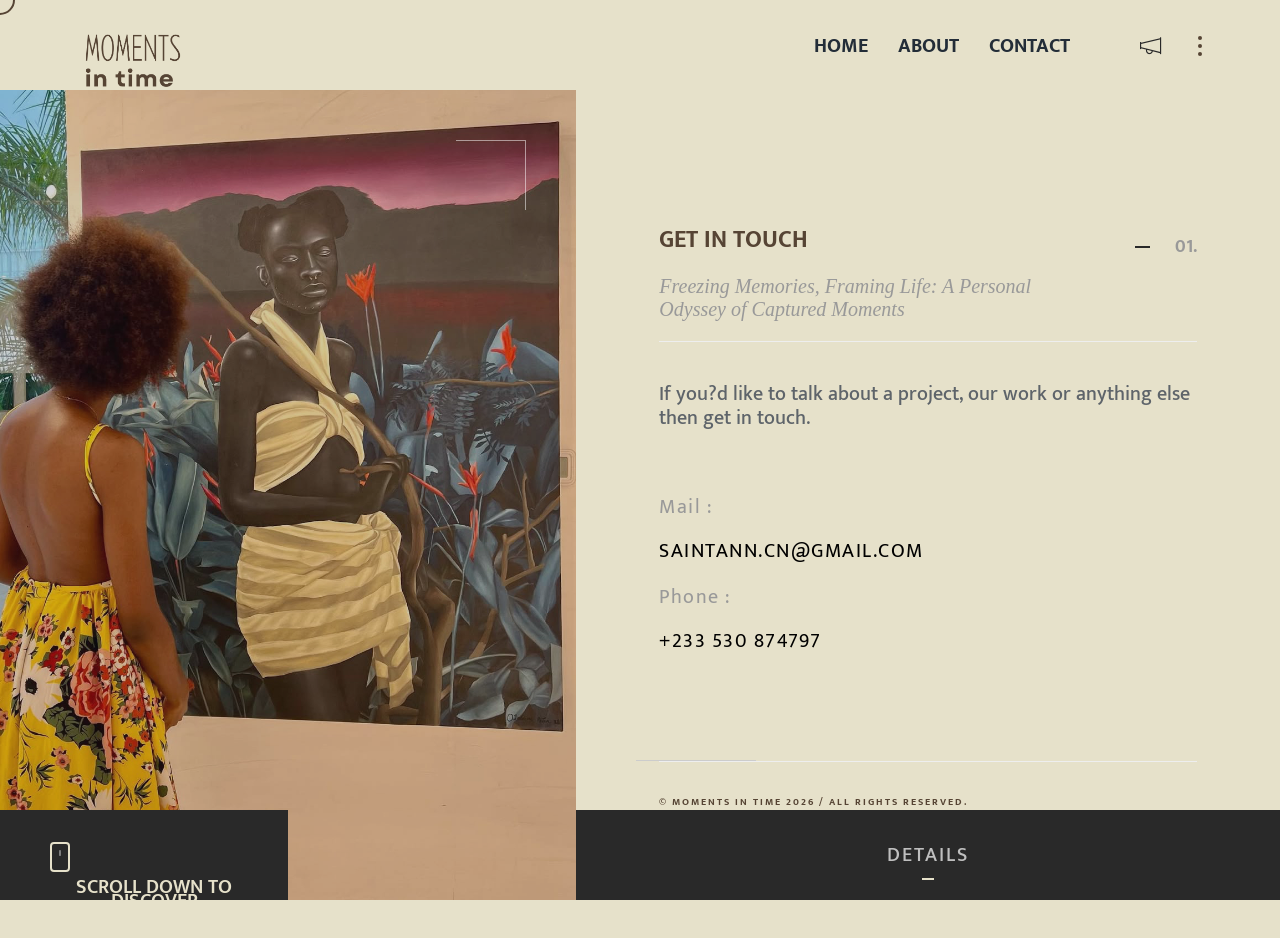
==== contact/index.html @ 9b4e64df "first commit" ====
<!DOCTYPE HTML>
<html lang="en">
    <head>
        <!--=============== basic  ===============-->
        <meta charset="UTF-8">
        <title>Moments In Time - Freezing Memories, Framing Life: A Personal Odyssey of Captured Moments by Ann</title>
        <meta name="viewport" content="width=device-width, initial-scale=1.0, minimum-scale=1.0, maximum-scale=1.0, user-scalable=no">
        <meta name="robots" content="index, follow"/>
        <meta name="keywords" content=""/>
        <meta name="description" content=""/>
        <!--=============== css  ===============-->	
        <link type="text/css" rel="stylesheet" href="../css/reset.css">
        <link type="text/css" rel="stylesheet" href="../css/plugins.css">
        <link type="text/css" rel="stylesheet" href="../css/style.css">
        <!--=============== favicons ===============-->
        <link rel="shortcut icon" href="../images/favicon.ico">
    </head>
    <body>
        <!--loader-->
        <div class="loader-wrap">
            <div class="spinner">
                <div class="double-bounce1"></div>
                <div class="double-bounce2"></div>
            </div>
        </div>
        <!--loader end-->
        <!-- main start  -->
        <div id="main">
            <!-- header start  -->
            <header class="main-header">
                <!-- logo   -->
                <a href="../home/" class="logo-holder"><img src="../images/logo.png" alt=""></a>  
                <!-- logo end  -->		
                <!-- search -->				
                <!-- <div class="search-button"><i class="far fa-search"></i></div> -->
                <!-- <div class="search-input"><input name="se" id="se" type="text" class="search" placeholder="Search.." /></div> -->
                <!-- search end  -->
                <div class="sb-button"></div>
                <div class="share-btn showshare"><i class="fal fa-megaphone"></i><span>Share</span></div>
                <!-- mobile nav -->
                <div class="nav-button-wrap">
                    <div class="nav-button"><span></span><span></span><span></span></div>
                </div>
                <!-- mobile nav end-->				
                <!--  navigation -->
                <div class="nav-holder main-menu">
                    <nav>
                        <ul>
                          
                            <li>
                                <a href="../home/">home</a>
                            </li>
                            <li>
                                <a href="../about/">About</a>
                            </li>
                            <li>
                                <a href="../contact/">Contact</a>
                            </li>
                        </ul>
                    </nav>
                </div>
                <!-- navigation  end -->               
            </header>
            <!-- header end -->
            <!-- wrapper  -->
            <div id="wrapper">
                <!-- content -->
                <div class="content">
                    <!-- column-image  -->
                    <div class="column-image">
                        <div class="bg"  data-bg="../images/bg/2.jpg"></div>
                        <div class="overlay"></div>
                        <div class="column-title">
                            <!-- <h2>Contact Info</h2>
                            <h3>+233 530 874797</h3>
                            <h3>saintann.cn@gmail.com</h3> -->
                        </div>
                        <div class="column-notifer">
                            <div class="scroll-down-wrap transparent_sdw">
                                <div class="mousey">
                                    <div class="scroller"></div>
                                </div>
                                <span>Scroll down  to Discover</span>
                            </div>
                        </div>
                        <div class="fixed-column-dec"></div>
                    </div>
                    <!-- column-image end  -->
                    <!-- column-wrapper -->
                    <div class="column-wrapper ">
						<!--scroll-nav-wrap -->
                        <div class="scroll-nav-wrap">
                            <nav class="scroll-nav scroll-init">
                                <ul>
                                    <li><a class="act-scrlink" href="#sec1">Details</a></li>
                                    <!-- <li><a href="#sec2">Location</a></li>
                                    <li><a href="#sec3">Say Hello</a></li> -->
                                </ul>
                            </nav>
                        </div>
						<!--scroll-nav-wrap end-->
                        <!--section  -->
                        <section id="sec1">
                            <div class="container small-container">
                                <div class="section-title fl-wrap">
                                    <h3>GET IN TOUCH</h3>
                                    <h4>Freezing Memories, Framing Life: A Personal Odyssey of Captured Moments</h4>
                                    <div class="section-number">01.</div>
                                </div>
                                <div class="column-wrapper_item fl-wrap">
                                    <div class="column-wrapper_text fl-wrap">
                                        <p>If you?d like to talk about a project, our work or anything else then get in touch.</p>
                                        <div class="contact-details fl-wrap">
                                            <ul>
                                                <li><span>Mail :</span><a href="#" target="_blank">saintann.cn@gmail.com</a></li>
                                                <!-- <li><span>Adress :</span><a href="#" target="_blank">USA 27TH Brooklyn NY</a></li> -->
                                                <li><span>Phone :</span><a href="#">+233 530 874797</a></li>
                                            </ul>
                                        </div>
                                        <!-- <a href="#sec3" class="custom-scroll-link btn fl-btn">Say Hello</a> -->
                                    </div>
                                </div>
                            </div>
                        </section>
                        <!--section end  -->
                        <div class="sec-dec"></div>
                        
                        <div class="sec-dec"></div>
                       
                        <!--footer -->
                        <footer class="min-footer fl-wrap content-animvisible">
                            <div class="container small-container">
                                <div class="footer-inner fl-wrap">
                                    <!-- policy-box-->
                                    <div class="policy-box">
                                        <span>&#169;  Moments In Time 2026 /  All rights reserved. </span>
                                    </div>
                                    <!-- policy-box end-->
                                    <!-- <a href="#" class="to-top-btn to-top">Back to top <i class="fal fa-long-arrow-up"></i></a> -->
                                </div>
                            </div>
                        </footer>
                        <!--footer end  -->
                    </div>
                    <!-- column-wrapper -->
                </div>
                <!--content end-->
                <!--share-wrapper-->
                <div class="share-wrapper">
                    <div class="share-container fl-wrap  isShare"></div>
                </div>
                <!--share-wrapper end-->
            </div>
            <!-- wrapper end -->
            <!-- sidebar -->
            <!-- <div class="sb-overlay"></div> -->
            <!-- <div class="hiiden-sidebar-wrap outsb"> -->
                <!-- sb-widget-wrap-->
                <!-- <div class="sb-widget-wrap fl-wrap">
                    <h3>SUBSCRIBE TO OUR NEWSLETTER</h3>
                    <div class="sb-widget  fl-wrap">
                        <p>Lorem ipsum dosectetur adipisicing elit, sed do.Lorem ipsum dolor sit amet,  </p>
                        <div class="subcribe-form fl-wrap">
                            <form id="subscribe">
                                <input class="enteremail" name="email" id="subscribe-email" placeholder="Your Email" spellcheck="false" type="text">
                                <button type="submit" id="subscribe-button" class="subscribe-button">Submit</button>
                                <label for="subscribe-email" class="subscribe-message"></label>
                            </form>
                        </div>
                    </div>
                </div> -->
                <!-- sb-widget-wrap end-->
                <!-- sb-widget-wrap-->
                <!-- <div class="sb-widget-wrap fl-wrap">
                    <h3>We're Are Social</h3>
                    <div class="sb-widget    fl-wrap">
                        <div class="sidebar-social fl-wrap">
                            <ul>
                                <li><a href="#" target="_blank"><i class="fab fa-facebook-f"></i></a></li>
                                <li><a href="#" target="_blank"><i class="fab fa-instagram"></i></a></li>
                                <li><a href="#" target="_blank"><i class="fab fa-twitter"></i></a></li>
                                <li><a href="#" target="_blank"><i class="fab fa-vk"></i></a></li>
                            </ul>
                        </div>
                    </div>
                </div> -->
                <!-- sb-widget-wrap end-->
            <!-- </div> -->
            <!-- sidebar end -->
            <!-- cursor-->
            <div class="element">
                <div class="element-item"></div>
            </div>
            <!-- cursor end-->
        </div>
        <!-- Main end -->
        <!--=============== scripts  ===============-->
        <script type="text/javascript" src="http://maps.google.com/maps/api/js?key=AIzaSyDwJSRi0zFjDemECmFl9JtRj1FY7TiTRRo"></script>
        <script type="text/javascript" src="../js/jquery.min.js"></script>
        <script type="text/javascript" src="../js/plugins.js"></script>
        <script type="text/javascript" src="../js/scripts.js"></script>
        <script type="text/javascript" src="../js/map.js"></script>
    </body>
</html>
---- css/style.css ----
@charset "utf-8";

/*======================================
 [ -Main Stylesheet-
  Theme: Kotlis Photography - Creative  Responsive Photography  Template
  Version: 1.0
  Last change: 01/02/2019 ]
/*-------------Fonts---------------------------------------*/
@import url('https://fonts.googleapis.com/css?family=Playfair+Display|Ek+Mukta:200,300,400,500,600,700,800&subset=devanagari,latin-ext');
/*-------------General Style---------------------------------------*/

html {
	overflow-x: hidden !important;
	overflow-y: scroll !important;
	height: 100%;
}
body {
	margin: 0;
	padding: 0;
	font-weight: 400;
	font-size: 20px;
	height: 100%;
	text-align: center;
	background:#e6e1ca;
	color: #564434;
	font-family: 'Ek Mukta', sans-serif;
}
@-o-viewport {
	width: device-width;
}
@-ms-viewport {
	width: device-width;
}
@viewport {
	width: device-width;
}
/* ---------Page preload--------------------------------------*/

.loader-wrap {
	position:fixed;
	top:0;
	left:0;
	width:100%;
	bottom:0;
	overflow:hidden;
	z-index:100;
    background: #e6e1ca;
	 -webkit-transform: translate3d(0,0,0);
}
 
.spinner {
  width: 40px;
  height: 40px;
  position: absolute;
  margin: auto auto;
  left: 0;
  top: 0;
  right: 0;
  bottom: 0;
}
.double-bounce1,
.double-bounce2 {
  width: 100%;
  height: 100%;
  -webkit-border-radius: 20px;
  -moz-border-radius: 20px;
  border-radius: 20px;
  background: rgba(0, 0, 0, 0.66);
  opacity: 0.4;
  position: absolute;
  top: 0;
  left: 0;
  -webkit-animation: bounce 2s infinite ease-in-out;
  animation: bounce 2s infinite ease-in-out;
}
.double-bounce2 {
  -webkit-animation-delay: -1s;
  animation-delay: -1s;
}

@-webkit-keyframes bounce {
  0%, 100% {
    -webkit-transform: scale(0);
  }
  50% {
    -webkit-transform: scale(1);
  }
}

@keyframes bounce {
  0%, 100% {
    transform: scale(0);
    -webkit-transform: scale(0);
  }
  50% {
    transform: scale(1);
    -webkit-transform: scale(1);
  }
} 
/*--------------Typography--------------------------------------*/
p {
	font-size: 20px;
	line-height: 24px;
	padding-bottom: 10px;
	font-weight: 500;
	color: #5e646a;
	text-align:left;
}
blockquote {
	float: left;
	padding: 10px 20px;
	margin: 0 0 20px;
	font-size: 17.5px;
	border-left: 15px solid #eee;
	position: relative;
}
blockquote:before {
	font-family: Font Awesome\ 5 Pro;
	content: "\f10e";
	position: absolute;
	color: #ccc;
	bottom: 3px;
	font-size: 43px;
	right: 6px;
	opacity: 0.4
}
blockquote p {
	font-family: Georgia, "Times New Roman", Times, serif;
	font-style: italic;
	color: #666;
}
.bold-title {
	margin: 15px 0;
	font-size: 24px;
	text-align: left;
	font-weight: 600;
}
/*--------------General--------------------------------------*/
#main {
	height: 100%;
	width: 100%;
	position: absolute;
	top: 0;
	left: 0;
	z-index: 2;
	opacity:0;
}
.fl-wrap {
	float: left;
	width: 100%;
	position: relative;
}
.content {
	float: left;
	width: 100%;
	position: relative;
	z-index: 5;
}
.container {
	max-width: 1224px;
	width: 92%;
	margin: 0 auto;
	position: relative;
	z-index: 5;
}
.full-height {
	height: 100%;
}
#wrapper {
	width: 100%;
    position: relative;
    float: left;
    padding-top: 90px;
    left: 0;
    z-index: 5;
    height: 100%;
    -webkit-transition: all 300ms linear;
    transition: all 300ms linear;
}
#wrapper.fullsceen-wrap {
    padding-bottom: 80px;
}
.content-holder {
	position:absolute;
	top:0;
	left:0;
	width:100%;
	height:100%;
}
.respimg {
	width: 100%;
	height: auto;
}
.hidden-item {
	overflow:hidden;
}
.bg {
	position: absolute;
	top: 0;
	left: 0;
	width: 100%;
	height: 100%;
	z-index: 1;
	background-size: cover;
	background-attachment: scroll;
	background-position: center;
	background-repeat: repeat;
	background-origin: content-box;
}
.overlay {
	position: absolute;
	top: 0;
	left: 0;
	width: 100%;
	height: 100%;
    background: rgba(45,45,50,0.21);
	z-index: 3;
}
.dark-bg {
	background:#2A2A2E;
}
/* ------header------------------------------------------------------------ */
.main-header {
	position:fixed;
	top:0;
	left:0;
	width:100%;
	height:90px;
	background:#e6e1ca;
	z-index:10;
	padding:0 60px 0 200px;
	 -webkit-transform: translate3d(0,0,0);
}
.logo-holder {
	position: absolute;
	left:80px;
	top:30px;
	z-index:11;
}
.logo-holder img {
	height:60px;
	width:auto;
}
.search-button {
	float:left;
	position:relative;
	top:34px;
	font-size:20px;
	font-weight:800;
	display:none;
}
.search-input {
	float:left;
	position:relative;
	top:24px;
	padding-left:30px;
	margin-left:120px
}
.search-input:before {
	font-family: Font Awesome\ 5 Pro;
	content: "\f002";
	position:absolute;
	font-size:16px;
	left:0;
	top:8px;
}
.search-input input {
	float: left;
	border: none;
	background: #e6e1ca;
	width: 100%;
	padding: 10px 15px;
	color: #564434;
	font-family: 'Ek Mukta', sans-serif;
	text-transform:uppercase;
	letter-spacing:2px;
	font-size: 10px;
	-webkit-appearance: none;
	border-bottom:1px solid #ccc;
}
.search-input input:focus  {
	border-bottom:1px solid #564434;
}
.search-input input::-webkit-input-placeholder  {
	color: #564434;
	font-weight: 600;
	font-size: 10px;
	position: relative;
	font-family: 'Ek Mukta', sans-serif;
	text-transform:uppercase;
	letter-spacing:2px;
}
.sb-button , .share-btn {
	float:right;
	width:40px;
	height:40px;
	position:relative;
	top:34px;
	cursor:pointer;
}
.share-btn {
	line-height:40px;
	margin-right:10px;
	font-size:19px;
	top:28px;
	color:#292929;
	font-weight:800;
}
.share-btn span {
	position:absolute;
	width:100px;
	text-align:center;
	bottom:-35px;
	left:0;
	margin-left:-29px;
	font-size:20px;
	color:#666;
 	font-weight:100;
    font-family: 'Playfair+Display', serif;
    font-style: italic;
	opacity:0;
	visibility:hidden;
	transition: all .2s ease-in-out;
}
.share-btn:hover span {
	visibility:visible;
	opacity:1;
	bottom:-25px;
}
.sb-button_point {
	height:8px;
}
.sb-button_point:before {
	content:'';
	position:absolute;
	left:50%;
	top:50%;
	width:4px;
	height:4px;
	background:#564434;
	margin:-2px 0 0 -2px;
	border-radius:100%;
	transition: all .2s ease-in-out;
}
.sb-button:hover .sb-button_point:nth-child(2):before {
	margin-left:6px;
}
.overauto {
	overflow:auto;
}
.sb-overlay{
	position:fixed;
	top:0;
	bottom:0;
	left:0;
	width:100%;
	display:none;
	z-index:8;
	background:#292929;
	opacity:0.6;
}
.load-anim-cnt {
	transform: translateY(50px);
	opacity:0;
}
/* ------Navigation------------------------------------------------------------ */
.share-wrapper {
	position:fixed;
	right:-300px;
	z-index:8;
	top:90px;
	background:#292929;
	width:300px;
	overflow:hidden;
	-webkit-transform: translate3d(0,0,0);
}
.share-title {
	margin-bottom:20px;
	text-align:left;
	font-size:24px;
	font-weight:700;
	color:#999;
	font-family: Georgia, "Times New Roman", Times, serif;
}
.share-container {
	padding:70px 50px 50px 70px;
}
.share-container a {
	float:left;
	width:100%;
	text-align:left;
	margin-bottom:20px;
	color: #e6e1ca;
	font-weight: 600;
	font-size: 20px;
	position: relative;
	text-transform:uppercase;
	letter-spacing:2px;
	opacity:0;
}
.share-container a:hover {
	text-decoration:underline;
}
.share-btn.uncl-share i:before {
	content: "\f00d";
}
/* ------Navigation------------------------------------------------------------ */
.nav-holder {
	float:right;
	position:relative;
	opacity:1;
	left:0;
	visibility:visible;
	z-index:20;
	top:24px;
	margin-right:40px;
}
.nav-holder nav {
	position:relative;
	float: right;
}
.nav-holder nav li{
	float:left;
	position:relative;
	margin-right:10px;
	height:70px;
}
.nav-holder nav li ul {
	margin: 30px 0 0 0;
	opacity: 0;
	visibility: hidden;
	position: absolute;
	min-width:190px;
	top: 66px;
	left: 0;
	z-index: 1;
	padding:10px 0;
	background: rgba(0,0,0,0.71);
	transition: all .2s ease-in-out;
}
.nav-holder nav li:hover > ul {
	opacity: 1;
	visibility: visible;
	margin: 0;
}
.nav-holder nav li ul li ul {
	top: -10px  ;
	left: 100%;
	margin-left:25px;
	margin-top:0;
	max-width:150px;
}
.nav-holder nav li ul li:hover  > ul  {
	opacity: 1;
	visibility: visible;
	margin-right:0px;
}
.nav-holder nav li ul li {
	width:100%;
	float:left;
	height:auto;
	position:relative;
}
.nav-holder nav li a {
	float: left;
	padding: 10px;
    font-size: 20px;
    text-transform: uppercase;
    font-weight: bold;
    line-height: 25px;
    color: #232D38;
	-webkit-transition: all 100ms linear;
    transition: all 100ms linear;
}
.nav-holder nav li a.act-link   , .nav-holder nav li a:hover{
    color: #999;
}
.nav-holder nav li ul a {
	color:#e6e1ca;
	float:left;
	width:100%;
	font-size:20px;
	text-align:left;
	padding:2px 15px;
	letter-spacing:0px;
}
.nav-holder nav li a:before {
	content:'';
	position:absolute;
	top:-24px;
	left:0;
	width:0;
	background:#292929;
	height:3px;
}
.nav-holder nav li a.act-link:before {
	width:100%;
}
.nav-button-wrap {
	display:none;
}
/* ------Sliders------------------------------------------------------------ */ 
.bottom-panel {
	position: absolute;
	left:0;
	bottom:0;
	z-index:11;
	height:90px;
	width:100%;
	background:#e6e1ca;
	padding-left:80px;
	 -webkit-transform: translate3d(0,0,0);
}
.bottom-panel.fs-slider-panel {
	padding-left:30px;
}
.bottom-panel-column {
	float:left;
	position:relative;
}
.bottom-panel-column.bottom-panel-column_left {
	width:30%;
}
.bottom-panel-column.bottom-panel-column_left.fix-size {
	width:500px;
}
.bottom-panel-column.bottom-panel-column_right {
	width:70%;
	height:70px;
}
.bottom-panel-column.bottom-panel-column_right.no-scb {
	padding-right:70px;
}
.bottom-panel-column.bottom-panel-column_right.fix-size  {
	width:calc(100% - 500px)
}
.single-carousel-control {
	z-index:100;
}
.single-carousel-control .scroll-down-wrap {
    top: 16px;
    z-index: 100;
}
.single-carousel-control .fw-carousel-counter {
	float: right;
	position:relative;
	width:auto;
	top:26px;
	bottom:inherit;
	padding:10px 15px;
 	background:#f1f1f1;
}
.single-carousel-control .fw-carousel-counter.no-scb {
	position:absolute;
	left:50%;
	margin-left:-40px;
	padding:10px 10px 0;
	background:#292929;
	height:38px;
	top:30px;
}
.single-carousel-control .fw-carousel-counter:before {
    content: '';
    position: absolute;
    top: 20px;
    width: 8px;
    height: 1px;
    left: 50%;
	margin-left:-4px;
    background: #999;
    -webkit-transform: rotate(-45deg);
    transform: rotate(-45deg);
}
.single-carousel-control .fw-carousel-counter:after {
	content:'';
	position:absolute;
	left:-60px;
	top:50%;
	height:30px;
	width:1px;
	background:#ccc;
	margin-top:-15px;
}
 .single-carousel-control .fw-carousel-counter.no-scb:after {
	display:none;
}
.single-carousel-control .fw-carousel-counter.no-scb:before {
	margin-top:-2px;
}
.single-carousel-control .fw-carousel-counter span {
	float:left;
	width:30px;
	position:relative;
	font-size:12px;
	color:#666;
	font-weight:700;
}
.single-carousel-control .fw-carousel-counter.no-scb span {
	color:#e6e1ca;
	font-weight:500;
	font-size:10px;
}
.single-carousel_arrow {
	position:absolute;
	top:50%;
	width:40px;
	height:40px;
	line-height:40px;
	background:rgba(0,0,0,0.71);
	border-radius:100%;
	z-index:100;
	margin-top:-20px;
	color:#e6e1ca;
	cursor:pointer;
}
.single-carousel_arrow.fw-carousel-button-prev {
	left:40px;
}
.single-carousel_arrow.fw-carousel-button-next {
	right:40px;
}
.single-carousel-control_list {
	float:left;
	position:relative;
	padding-right:60px;
	top:24px;
}
.single-carousel-control_list li {
	float:left;
	font-size: 10px;
	background:#292929;
	padding:15px 0;
	width:140px;
    text-transform: uppercase;
    font-weight: bold;
	color: #e6e1ca;
	cursor:pointer;
	position:relative;
}
.single-carousel-control_list.no-scb {
	top:19px;
}
.single-carousel-control_list.no-scb li{
	padding:10px 0;
	background:#e6e1ca;
	margin-right:30px;
    font-weight: 600;
    text-transform: uppercase;
    font-size: 10px;
    color: #564434;
}
.single-carousel-control_list li:hover {
	background:#564434;
}
.single-carousel-control_list.no-scb li:hover {
	background:none;
}
.decl:before {
	content: '';
    position: absolute;
    top: 16px;
    width: 1px;
    height: 16px;
    left: 0;
    background: #999;
}
.single-carousel-control_list.no-scb li.decl:before {
	left:-20px;
}
.slider-counter_wrap {
	position: absolute;
	left:0;
	bottom:90px;
	top:0;
	z-index:10;
	width:80px;
	background:#e6e1ca;
	 -webkit-transform: translate3d(0,0,0);
}
.slider-counter_wrap  .fw-carousel-counter , .slider-counter_wrap .swiper-counter , .slider-counter_wrap .count-folio{
	position:absolute;
	width:80px;
	left:0;
	top:50%;
	overflow:hidden;
	margin-top:-80px;
	height:180px;
	background:#292929;
	padding-top:70px;
}
.slider-counter_wrap  .fw-carousel-counter span , .slider-counter_wrap .swiper-counter div   {
	float:left;
	width:100%;
	height:30px;
	font-weight:600;
	position:relative;
	left:-10px;
	color:#e6e1ca;
	font-size:12px;
}
.slider-counter_wrap  .fw-carousel-counter span.j2total:before  , .slider-counter_wrap .swiper-counter div#total:before {
	content:'';
	position:absolute;
	top:-5px;
	width:20px;
	height:1px;
	left:50%;
	margin-left:-20px;
	background:#e6e1ca;
	opacity:0.4;
	-webkit-transform: rotate(-45deg);
	transform: rotate(-45deg);
}
.slider-counter_wrap  .fw-carousel-counter span.j2total , .slider-counter_wrap .swiper-counter div#total {
	left:10px;
}
.scroll-down-wrap {
	float: left;
	height: 100%;
	position: relative;
	top:32px;
	z-index:100
}
.scroll-down-wrap span {
	float: left;
	margin-left: 20px;
	position: relative;
	top: 8px;
	font-weight: 600;
	text-transform: uppercase;
	font-size: 20px;
	color: #564434;
}
.scroll-down-wrap span:before {
	content:'';
	position:absolute;
	left:0;
	right:70%;
	bottom:-5px;
	height:2px;
	background:#292929;
}
.scroll-down-wrap.transparent_sdw span {
	color:#e6e1ca;
}
.scroll-down-wrap.transparent_sdw span:before {
	background:#e6e1ca;
}
.mousey {
	float: left;
	width: 20px;
	height: 30px;
	border-radius: 4px;
	padding: 0 6px;
	border: 2px solid #292929;
	box-sizing: border-box;
}
.scroll-down-wrap.transparent_sdw .mousey {
	border-color:#e6e1ca;
}
.scroller {
	position: relative;
	left: 50%;
	top: 6px;
	margin-left: -1px;
	width: 2px;
	height: 6px;
	background:#292929;
	border-radius: 25%;
	animation-name: scroll;
	animation-duration: 2.2s;
	animation-timing-function: cubic-bezier(.15, .41, .69, .94);
	animation-iteration-count: infinite;
}
.scroll-down-wrap.transparent_sdw .scroller {
	background:rgba(255,255,255, 0.4);
}
@keyframes scroll {
	0% {
		opacity: 0;
	}
	10% {
		transform: translateY(0);
		opacity: 1;
	}
	100% {
		transform: translateY(10px);
		opacity: 0;
	}
}
.scroller2 {
	top:50%;
	margin-top:-3px;
	animation-name: scroll2;
	animation-duration: 2.2s;
	animation-timing-function: cubic-bezier(.15, .41, .69, .94);
	animation-iteration-count: infinite;
}
@keyframes scroll2 {
	0% {
		opacity: 0;
	}
	10% {
		opacity: 1;
	}
	100% {
		opacity: 0;
	}
}

.thumb-info {
	position:absolute;
	bottom:0;
	left:0;
	right:0;
	padding:20px 30px;
	z-index:12;
}
.dark-gradient  , .thumb-info{
	background: -webkit-gradient(linear, left top, left bottom, color-stop(0%,rgba(0,0,0,0)), color-stop(100%,rgba(0,0,0,0.75)));
    background: -webkit-linear-gradient(top, rgba(0,0,0,0) 0%,rgba(0,0,0,0.75) 100%);
    background: -o-linear-gradient(top, rgba(0,0,0,0) 0%,rgba(0,0,0,0.75) 100%);
    background: -ms-linear-gradient(top, rgba(0,0,0,0) 0%,rgba(0,0,0,0.75) 100%);
    background: linear-gradient(to bottom, rgba(0,0,0,0) 0%,rgba(0,0,0,0.75) 100%);
}
.thumb-info h3{
	text-align:center;
	color:#e6e1ca;
	font-size:25px;
	font-weight:600;
}
.thumb-info h3 a{
	 color:#e6e1ca;
	  -webkit-transition: all 200ms linear;
    transition: all 200ms linear;
}
.thumb-info h3 a:hover  {
	color:rgba(255,255,255,0.61);
}
.thumb-info p {
	color:#e6e1ca;
	opacity:0.6;
	font-style:italic;
}
.vis-thumb-info .thumb-info {
	float:left;
	position:relative;
	margin-top:15px;
	background:none;
	padding:0;
	left:0;
	right:0;
	opacity:1 !important ;
	visibility: visible!important ;
	bottom:0 !important ;
}
.vis-thumb-info .thumb-info h3  , .vis-thumb-info .thumb-info h3 a{
	color:#564434;
}
.vis-thumb-info .thumb-info h3 a:hover {
	color:#999;
}
.vis-thumb-info .thumb-info h3{
	float: center;
    text-align: center;
    font-size: 16px;
    font-weight: 700;
}
.vis-thumb-info .thumb-info p{
	float: left;
    width: 100%;
    color: #847E80;
    text-align: left;
    font-weight: 700;
    font-size: 12px;
    font-family: 'Playfair+Display', serif;
    font-style: italic;
	opacity:1;
}
.fsc-holder {
    width: 100%;
    height: 100%;
    position: absolute;
	top:0;
	left:0;
	padding:0 0 90px 80px;
    z-index: 1;
	overflow:hidden;
}
.fsc-holder.fsc-holder2 {
	padding:0 0 90px 0;
}
.swiper-container {width:100%;height:100%;margin:0 auto;}  .slider-wrap .swiper-slide ,   .fs-gallery-wrap .swiper-slide , .portfolio-wrap .swiper-slide{   position:relative; width: auto; }
.slider-wrap  , .portfolio-wrap  , .hero-slider-img .swiper-slide {
	float:left;
	width:100%;
	height:100%;
	position:relative;
}
.slider-wrap.homecarousel  {
	height:100%;
}
.slider-wrap.homecarousel .swiper-slide{
	padding:0 0 0 0;
}
.slider-wrap.homecarousel.hompad  .swiper-container , .portfolio-wrap.hompad .swiper-container{
	padding-right:20px;
}
.slider-wrap .swiper-slide img , .fw-carousel  .swiper-slide img   {
	width: auto!important;
	height:100% !important;
	position:relative;
	z-index:1;
}
.slider-wrap .swiper-slide   , .fw-carousel  .swiper-slide    {
 	width: auto!important;
	height:100% !important;
	display:inherit !important;
}
.half-scrollbar {
	position:absolute;
	left:100px;
	right:80px;
	top:44px;
	height:2px;
}
.hs_init {
	position:absolute;
	left:0;
	right:0;
	height:6px;
	top:50%;
}
.hs_init:before {
	content:'';
	position:absolute;
	left:0;
	right:0;
	height:6px;
	background:#e2e2e2;
	top:0;
}
.hs_init .swiper-scrollbar-drag {
    background:#292929;
    border-radius:0;
 
}
.fs-controls_wrap {
	float:right;
	position:relative;
	top:28px;
}
.fw_cb {
	float:left;
	width:36px;
	height:36px;
	line-height:36px;
	margin-right:20px;
	font-size:12px;
	color:#e6e1ca;
	background:#292929;
	cursor:pointer;
	border-radius:100%;
}
.thumbnail-container {
	position: absolute;
	left:0;
	right:100%;
	top:0;
	bottom:70px;
	background:#e6e1ca;
	z-index:220;
	overflow: hidden;
}
.thumbnail-container.visthumbnails {
	overflow:auto;
}
.thumb-img {
	float:left;
	cursor:pointer;
	margin:10px;
	position:relative;
	-webkit-transition: all 200ms ease-in-out;
	transition: all 200ms ease-in-out;
}
.thumb-img:hover  {
	opacity:0.4;
}
.thumbnail-wrap {
	padding:110px 70px;
}
.thumb-img:before {
	content:'';
	position:absolute;
	left:0;
	right:0;
	height:100%;
	opacity:1;
	z-index:2;
	background:#e6e1ca;
	-webkit-transition: all 400ms ease-in-out;
	transition: all 400ms ease-in-out;
}
.thumb-img.visthumbnails:before{
	opacity:0;
}
.thumb-img img {
	width: auto;
	height:150px;
}
.swiper-link-wrap  {
	padding-right:110px;
}
.swiper-link-wrap .thumb-info {
	right:110px;
}
.swiper-link  {
	background:#292929;
	color:#e6e1ca;
	width:80px;
	height:100%;
	position:absolute;
	right:16px;
	top:0;
}
.swiper-link span {
	position:absolute;
	left:-12px;
	top:50%;
	font-size:10px;
	text-transform:uppercase;
	font-weight:500;
	color:rgba(255,255,255,0.71);
	letter-spacing:2px;
	white-space: nowrap;
    -webkit-transform: rotate(-90deg);
    transform: rotate(-90deg);
	z-index:2;
}
.swiper-link:hover span {
	color:#e6e1ca;
}
.swiper-link:before {
	content:'';
	position:absolute;
	left:100%;
	right:0;
	top:0;
	bottom:0;
	z-index:1;
	background:#212121;
	-webkit-transition: all 200ms linear;
	transition: all 200ms linear;
}
.swiper-link:hover:before {
	left:0;
}
.box-media-zoom {
	position: absolute;
	top: 30px;
	right: 30px;
	width: 40px;
	height: 40px;
	line-height: 40px;
 	transform: scale(0);
	color: #e6e1ca;
	font-size:11px;
	background: rgba(0,0,0,0.71);
	border-radius:100%;
	z-index: 5;
	cursor:pointer;
	-webkit-transition: all 200ms linear;
	transition: all 200ms linear;
}
.swiper-link-wrap .box-media-zoom {
	right:130px
}
.gallery-item:hover .fet_pr-carousel-box-media-zoom , .hov_zoom:hover .box-media-zoom  {
	transform: scale(1);
}
.hov_zoom {
	overflow:hidden;
}
.media-container {
	position:absolute;
	left:80px;
	right:0;
	bottom:0;
	top:0;
}
.media-container.media-container_fs {
	left:0;
}
.hlaf-slider-pag {
    position: absolute;
    bottom:190px;
    right: 70px;
    z-index: 120;
}
.hlaf-slider-pag.hlaf-slider-pag_fs {
	bottom:40px;
	right: 40px;
}
.hlaf-slider-pag .swiper-pagination-bullet {
    width:50px;
    height:20px;
    display:block;
	float:left;
	margin-bottom:10px;
	line-height:20px;
    border-radius:0;
    background:none;
	overflow:hidden;
	opacity:0.8;
	position:relative;
}
.hero-slider-wrap_pagination  .swiper-pagination-bullet:before {
	content:'';
	position:absolute;
	left:10px;
	height:1px;
	top:50%;
	background:#e6e1ca;
	width:0;
	margin-top:-1px;
	-webkit-transition: all 200ms linear;
    transition: all 200ms linear;
}
.hero-slider-wrap_pagination  .swiper-pagination-bullet.swiper-pagination-bullet-active:before , .hero-slider-wrap_pagination  .swiper-pagination-bullet:hover:before {
	width:10px;
}
.hero-slider-wrap_pagination  .swiper-pagination-bullet:after {
	content:'01';
	position:absolute;
	left:30px;
	right:0;
	bottom:0;
	top:0;
	line-height:20px;
	color:#e6e1ca;
	font-size:18px;
	font-weight: 500;
	-webkit-transform: scale(0.5);
	-moz-transform: scale(0.5);
	transform: scale(0.5);
	-webkit-transition: all 100ms linear;
    transition: all 100ms linear;
	opacity:1;
}
.hero-slider-wrap_pagination  .swiper-pagination-bullet.swiper-pagination-bullet-active:after , .hero-slider-wrap_pagination  .swiper-pagination-bullet.swiper-pagination-bullet-active {
	opacity:1;
	-webkit-transform: scale(1.0);
	-moz-transform: scale(1.0);
	transform: scale(1.0);
}
.hero-slider_details_wrap {
	position:absolute;
	bottom:0;
	right:0;
	background:#272729;
	z-index:10;
	padding:80px 50px 50px 100px;
	width:45%;
}
.hero-slider_details li {
	float:left;
	width:33.3%;
	position:relative;
	text-align:left;
	text-transform:uppercase;
	letter-spacing:2px;
	font-size:20px;
	font-weight:700;
	color:#e6e1ca;
}
.hero-slider_details li span {
	color:rgba(255,255,255,0.71);
	padding-top:10px;
	float:left;
	width:100%;
}
.hero-slider_details li:before {
	content:'';
	position:absolute;
	left:0;
	top:-30px;
	color:#e6e1ca;
	letter-spacing:2px;
	font-size:10px;
	font-weight:100;
}
.hero-slider_details li:nth-child(1):before {
	content:".01"
}
.hero-slider_details li:nth-child(2):before {
	content:".02"
}
.hero-slider_details li:nth-child(3):before {
	content:".03"
}
.hero-slider_details_url {
	position:absolute;
	width:70px;
	height:100%;
	right:0;
	color:#e6e1ca;
	z-index:10;
	top:0;
	background:#212121;
	text-align: center;
      display: flex;
      align-items: center;
}
.hero-slider_details_url i {
	float:left;
	width:100%;
}
.fs-slider-item {
	height:100%;
}
.fs-slider_align_title {
	float:left;
	width:55%;
	padding-left:180px;
	position:relative;
	top:44%;
	z-index:20;
	text-align:left;
	opacity:0;
	margin-top:50px;
	-webkit-transition: all 0.3s  linear;
	transition: all 0.3s linear;
	transition-delay: 1.0s;
}
.fs-slider .swiper-slide-active .fs-slider_align_title , .fs-slider2  .swiper-slide-active .fs-slider_align_title{
	opacity:1;
	margin-top:0;
}
.fs-slider_align_title h2 , .fs-slider_align_title h2 a {
	color:#e6e1ca;
}
.fs-slider_align_title h2 {
	font-weight: 700;
    font-size: 68px;
    text-transform: uppercase;
    line-height: 42px;
    padding-bottom: 20px;
	position:relative;
}
.fs-slider_align_title h2:before {
	content:'';
	position:absolute;
	left:0;
	top:-50px;
	width:70px;
	height:1px;
	background:#e6e1ca;
}
.fs-slider_align_title p {
	color:rgba(255,255,255,0.81);
	max-width:450px;
}
.hero-slider_control-wrap {
	position:absolute;
	bottom:0;
	left:0;
	width:55%;
	padding:20px 40px 40px 170px;
	z-index:10;
}
.hero-slider_control-wrap .scroll-down-wrap {
	top:20px;
}
.hero-slider_control_item {
	float:right;
	position:relative;
	top:20px;
}
.hero-slider_control_item div {
	float:left;
	margin-left:20px;
	color:#e6e1ca;
	cursor:pointer;
	font-size:16px;
	width:40px;
}
.home-slider-counter-wrap {
	position:absolute;
	left:180px;
	bottom:50px;
	z-index:20;
}
.home-slider-counter-wrap .swiper-counter{
	padding:12px 25px;
	background:rgba(0,0,0,0.71);
	float:left;
	position:relative;
}
.home-slider-counter-wrap .swiper-counter:before {
    content: '';
    position: absolute;
    top: 18px;
    width: 12px;
    height: 1px;
    left: 50%;
    margin-left: -6px;
    background: rgba(255,255,255,0.41);
    -webkit-transform: rotate(-45deg);
    transform: rotate(-45deg);
}
.home-slider-counter-wrap .swiper-counter div {
    float: left;
    width: 30px;
    position: relative;
    font-size: 10px;
    color: #e6e1ca;
    font-weight: 500;
}
.slide-progress-wrap {
	position:absolute;
	top:90px;
	right:90px;
	width:150px;
	height:1px;
	z-index:100;
	overflow:hidden;
	background:rgba(255,255,255,0.41);
}
.slide-progress {
	position:absolute;
	left:0;
	top:0;
	width:0;
	height:100%;
	background:#e6e1ca;
}
.multi-slideshow-wrap_1 {
	position:absolute;
	left:0;
	width:60%;
	top:0;
	bottom:0;
	overflow:hidden;
	z-index:1;
	padding:0 4px 0 0;
}
.multi-slideshow-wrap_1.multi-slideshow-wrap_fs {
	width:100%;
	padding:0;
}
.multi-slideshow-wrap_2 {
	position:absolute;
	right:0;
	width:40%;
	padding:0 0 0 0;
	bottom:0;
	top:50%;
	overflow:hidden;
	z-index:1;
}
.multi-slideshow-wrap_3 {
	position:absolute;
	z-index:3;
	width:calc(40% + 100px);
	height:50%;
	right:0;
	top:0;
	overflow:hidden;
	padding:0 0 4px 4px;
	background:#e6e1ca;
}
.kenburns   .bg {
    -webkit-transform: scale(1);
    -ms-transform: scale(1);
    transform: scale(1);
    -webkit-transition: all 1.5s linear;
    transition: all 1.5s linear;
}
.ms-container .swiper-slide-active .kenburns .bg , .ms-container .swiper-slide-duplicate-active .kenburns .bg {
	-webkit-transition: all 6.5s linear;
    transition: all 6.5s linear;
    -webkit-transform: scale(1.3);
    transform: scale(1.3);
}
.home-main_container {
	position:absolute;
	left:20px;
	right:20px;
	bottom:20px;
	top:0;
	background:#e6e1ca;
}
.follow-wrap  , .home-main_title {
	position:absolute;
	left:0;
	z-index:20;
	padding-left:180px;
}
.follow-wrap {
	top:90px;
	cursor:pointer;
}
.follow-wrap ul {
	padding-top:15px;
	position:relative;
	visibility:hidden;
	opacity:0;
	float:left;
	-webkit-transition: all 0.3s ease-in-out;
	transition: all 0.3s ease-in-out;
}
.follow-wrap ul li {
	float:left;
	margin-right:20px;
}
.follow-wrap ul li a {
	color:#e6e1ca;
}
.follow-wrap:hover ul {
	visibility:visible;
	opacity:1;
}
.follow-wrap_title {
	float:left;
}
.follow-wrap_title span{
	color: #e6e1ca;
	text-transform:uppercase;
	font-size:10px;
	letter-spacing:2px;
	text-align:left;
	font-weight:500;
}
.follow-wrap_title i {
	color:#e6e1ca;
	padding-left:30px;
	position:relative;
	top:2px;
}
.follow-wrap:hover:hover .follow-wrap_title i {
	padding-left:50px;
}
.home-main_title {
	bottom:80px;
	width:100%;
}
.home-main_title_item h4 {
	color: #e6e1ca;
	text-transform:uppercase;
	font-size:20px;
	letter-spacing:2px;
	text-align:left;
	font-weight:500;
}
.home-main_title_item p {
	margin-bottom:20px;
	color: #e6e1ca;
	max-width:450px;
} 
.home-main_title_item h2 {
	color: #e6e1ca;
	font-weight:700;
	font-size:44px;
	text-align:left;
 	text-transform:uppercase;
	position:relative;
}
.home-main_title_item h2:before {
    content: '';
    position: absolute;
    left: 0;
    top: -70px;
    width: 50px;
    height: 1px;
    background: #e6e1ca;
}
.slider-mask {
	position:absolute;
	top:0;
	left:0;
	bottom:0;
	right:0;
	z-index:19;
}
.ms-container .overlay {
	background: rgba(45,45,50,0.31);
}
.hero-decor-let {
	position: absolute;
	color: #e6e1ca;
	font-size: 10px;
	right: 83px;
	bottom: 90px;
	z-index: 20;
	font-weight: 500;
	text-transform:uppercase;
	-webkit-transform: rotate(-90deg);
	transform: rotate(-90deg);
	white-space:nowrap;
	letter-spacing:6px;
}
.hero-decor-let div{
	position:absolute;
	top:0;
	left:0;
	background:rgba(0,0,0,0.41);
	padding:10px 20px;
}
/*------btn------------------------------------------------*/
.btn {
	padding: 15px 35px;
    cursor: pointer;
    background: #292929;
    -webkit-appearance: none;
    position: relative;
    color: #e6e1ca;
    font-size: 20px;
	letter-spacing:1px;
	text-transform:uppercase;
    font-weight: 700;
	display:inline-block;
}
.btn:before {
	content:'';
	position:absolute;
	right:15px;
	top:50%;
	width:0;
	height:1px;
	background:#e6e1ca;
}
.btn:before , .btn , .follow-wrap_title i {
	-webkit-transition: all 0.3s ease-in-out;
	transition: all 0.3s ease-in-out;
}
.btn:hover{
	padding-right:55px;
	color:rgba(255,255,255,0.71);
}
.pr-det-container .btn{
	-webkit-transition: all 0.0s ease-in-out;
	transition: all 0.0s ease-in-out;
}
.btn:hover:before {
	width:10px;
}
.fl-btn {
	float:left;
	margin-top:20px;
}
/*------Sidebar------------------------------------------------*/
.hiiden-sidebar-wrap {
	position:fixed;
	overflow: hidden;
	width:400px;
	z-index:19;
	right:-450px;
	top:90px;
	bottom:0;
	background:#e6e1ca;
	padding:50px   40px;
	-webkit-transform: translate3d(0,0,0);
}
.sb-widget-wrap {
	margin-bottom:50px;
	padding-bottom:30px;
	border-bottom:1px solid #eee;
}
.sb-widget-wrap h3 {
	color: #666;
    text-align: left;
    font-size: 12px;
    font-weight: 700;
    text-transform: uppercase;
    letter-spacing: 2px;
    margin: 0 0 20px;
}
.sb-widget p {
	color:#888;
	text-align: left;
}
.jr-insta-thumb {
	float: left;
	width: 100%;
}
.jr-insta-thumb a {
	float: left;
	width: 33.3%;
	padding: 5px;
	overflow: hidden;
	-webkit-transition: all 0.3s ease-in-out;
	transition: all 0.3s ease-in-out;
}
.jr-insta-thumb a img {
	width: 100%;
	height: auto;
}
.jr-insta-thumb a:hover {
	opacity: 0.6;
}
#subscribe {
	float:left;
	width:100%;
	margin-top:20px;
}
#subscribe .enteremail {
	background-color: none;
	border:1px solid #e4e4e4;
    font-size: 12px;
    height: 55px;
    padding: 0 20px;
    width: 100%;
	outline:none;
 
}
#subscribe .enteremail:focus  , #subscribe .enteremail:-webkit-autofill {
	background:#f9f9f9;
}
 
#subscribe .enteremail::-webkit-input-placeholder  {
	color: #564434;
	font-weight: 600;
	font-size: 10px;
	position: relative;
	font-family: 'Ek Mukta', sans-serif;
	text-transform:uppercase;
	letter-spacing:2px;
}
#subscribe-button {
	margin-top:10px;
	width:100%;
	height:55px;
	float:right;
	background:#292929;
	color:#e6e1ca;
	font-weight:700;
	border:none;
	font-size:11px;
	cursor:pointer;
}
#subscribe-button:hover  , .twitt_btn:hover , .sidebar-social li a:hover{
	color:rgba(255,255,255,0.7)
}
.subscribe-message{
	float:left;
	width:100%;
	margin-top:20px;
	font-weight:500;
	font-size:11px;
	text-align:left;
	color:#666;
}
#footer-twiit div.user {
	float:left;
	width:100%;
	margin-bottom:10px;
	font-size:11px;
	font-style:italic;
}
#footer-twiit div.user a {
	color:#666;
}
#footer-twiit div.user img {
	display:none;
}
#footer-twiit {
	text-align:left;
}
#footer-twiit p.interact {
	 float:left;
	 width:100%;
	 margin:15px 0 5px;
}
#footer-twiit p.interact a {
	float:left;
	color:#e6e1ca;
	margin-right:10px;
	background:#292929;
	padding:3px 10px;
	font-size:20px;
	font-weight:500;
}
.tweet_join {
	display:none;
}
#footer-twiit ul li {
	margin-bottom:20px;
	float:left;
	width:100%;
	padding-bottom:10px;
	border-bottom:1px solid #eee;
}
#footer-twiit ul li:last-child {
	border-bottom:none;
	padding-bottom:0;
	margin-bottom:0;
}
#footer-twiit .tweet_text {
	text-align:left;
	width:100%;
	float:left;
	color:#888;
    font-family: 'Ek Mukta', sans-serif;
    margin-top:10px;
}
#footer-twiit p.tweet a:hover {
	color:#888;
}
#footer-twiit  .timePosted a {
	color:#999;
	font-style:italic;
	float:left;
	width:100%;
	text-align:left;
}
.twitt_btn {
	padding:15px 0;
	background:#292929;
	margin-top:20px;
    color: #e6e1ca;
    font-weight: 700;
	font-size:11px;
}
.sidebar-social li {
	float:left;
	margin-right:4px;
}
.sidebar-social li a {
	float:left;
	width:36px;
	height:36px;
	line-height:36px;
	border-radius:100%;
	background:#292929;
	color:#e6e1ca;
	font-size:11px;
}
/* ------portfolio------------------------------------------------------------ */ 
.ff_panel-conainer {
	z-index:1;
	padding:0 20px 90px;
    min-height: 100vh;
}
.gallery-item,
.grid-sizer {
	width: 33.3%;
	position: relative;
	float: left;
	overflow: hidden;
}
.gallery-item-second,
.grid-sizer-second {
	width: 66.6%;
}
.four-column .gallery-item {
	width: 25%;
}
.four-column .gallery-item.gallery-item-second   , .two-column .gallery-item{
	width: 50%;
}
.min-pad .gallery-item{
	padding:4px;
}
.big-padding .gallery-item {
	padding:10px;
}
.gallery-item img,
.grid-sizer img {
	width: 100%;
	height: auto;
	position: relative;
	z-index: 1;
	background: #292929;
	-webkit-transition: all 2000ms cubic-bezier(.19,1,.22,1) 0ms;
	-webkit-transform: translateZ(0);
    transform: translateZ(0);
  	transition: all 2000ms cubic-bezier(.19,1,.22,1) 0ms;
}
.gallery-item:hover img  {
	-webkit-transform: scale(1.15);
	transform: scale(1.15);
}
 .vis-thumb-info .gallery-item:hover img ,   #portfolio_horizontal_container.no-scale-img .portfolio_item:hover img  {
	-webkit-transform: scale(1.0);
	transform: scale(1.0);
}
.hor-content_padd {
	padding:0 22px 0 78px;
}
.bottom-filter-wrap {
	position:fixed;
	bottom:0;
	left:0;
	right:0;
	height:80px;
	z-index:100;
	background:#e6e1ca;
	padding:0 24px 0 80px;
	-webkit-transform: translate3d(0,0,0);
}
.bottom-filter-wrap  .scroll-down-wrap {
	top:28px;
	float:right;
	margin-right:20px;
}
.bottom-filter-wrap:before {
    content: '';
    position: absolute;
    top: 2px;
    left: 80px;
	right:24px;
    height: 6px;
    background: #e2e2e2;
}
.bottom-filter-wrap.hor-filter-wrap:before {
	display:none;
}
  .no-scb .scroll-down-wrap {
	margin-left:0;
	float:right;
	position:relative;
	height:auto;
}
.no-scb .scroll-down-wrap {
	top:22px;
}
.fixed-filter-panel_title {
	float:left;
	margin-right:40px;
}
.gallery-filters {
	float:left;
	margin-right:10px;
	line-height:70px;
	position:relative;
}
.bottom-filter-wrap .gallery-filters  {
	top:6px;
	margin-right:0;
} 
.filter-title {
	float:left;
	padding:13px 25px;
	background:#292929;
	color:#e6e1ca;
	position:relative;
    text-transform: uppercase;
    font-size: 20px;
	font-weight:600;
	letter-spacing:2px;
	margin-right:40px;
	top:24px;
}
.filter-title i {
	padding-left:20px;
}
.bottom-filter-wrap.hor-filter-wrap {
	padding-left:20px;
}
.hor-filter-wrap .filter-title {
	top:20px;
}
.gallery-filters a {
	margin-right:10px;
    text-transform: uppercase;
    font-size: 20px;
    font-weight: 600;
	letter-spacing:2px;
	color:#666;
}
.gallery-filters a:before {
    content: '';
    position: absolute;
    bottom: -8px;
    left: 50%;
    width: 0;
    margin-left: -6px;
    height: 2px;
    background: #564434;
    -webkit-transition: all 200ms ease-out;
    transition: all 200ms ease-out;
}
.gallery-filters a.gallery-filter-active:before {
    width: 12px;
}
.gallery-filters a.gallery-filter-active {
	color:#564434;
}
.count-folio {
	float:left;
	padding:11px 25px;
	background:#292929;
	color:#e6e1ca;
	margin-left:80px;
	position:relative;
	top:22px;
	font-size:20px;
}
.count-folio:before {
	content:'';
	position:absolute;
	left:-60px;
	height:1px;
	width:30px;
	background:#ccc;
	top:50%;
}
.count-folio:after{
    content: '';
    position: absolute;
    top: 50%;
    width: 10px;
    height: 1px;
    left: 50%;
    margin-left: -5px;
    background: #e6e1ca;
    opacity: 0.4;
    -webkit-transform: rotate(-45deg);
    transform: rotate(-45deg);
}
.count-folio div {
	float:left;
	width:30px;
}
.slider-counter_wrap .count-folio {
	margin-left:0;
	padding:70px 0 0 0;
	width:81px;
}
.slider-counter_wrap .count-folio:before {
	display:none;
}
.slider-counter_wrap .count-folio div {
	float:left;
	width:100%;
	height:34px;
	font-weight:400;
	position:relative;
	left:-10px;
	color:#e6e1ca;
	font-size:14px;
}
.slider-counter_wrap .count-folio div.num-album {
	left:-10px;
}
.slider-counter_wrap .count-folio div.all-album {
	left:10px;
} 
.slider-counter_wrap .count-folio:after {
	margin-top:9px;
	width:20px;
	margin-left:-10px;
}
#portfolio_horizontal_container {
    height: 100%;
 	float:left;
	width:100%;
	position:relative;
	z-index:1;	 
}
#portfolio_horizontal_container .portfolio_item {
	width: auto;
	height: 100%;
	float:left;
	padding:3px;
	overflow:hidden;
	position:relative;
	z-index:1;
}
#portfolio_horizontal_container.no-padding .portfolio_item {
	padding:0
}
#portfolio_horizontal_container.one-ver-columns .portfolio_item {
	padding-bottom:0;
}
#portfolio_horizontal_container.two-ver-columns .portfolio_item {
	height:50% ;
}
#portfolio_horizontal_container.three-ver-columns .portfolio_item {
	height:33.3% ;
}
.one-ver-columns {
	height:100%;
}
#portfolio_horizontal_container .portfolio_item img {
	 float:left;
	 width:auto;
	position:relative;
	z-index:1;
	-webkit-transition: all 2000ms cubic-bezier(.19,1,.22,1) 0ms;
	-webkit-transform: translateZ(0);
    transform: translateZ(0);
  	transition: all 2000ms cubic-bezier(.19,1,.22,1) 0ms;
}
#portfolio_horizontal_container .portfolio_item:hover img {
	-webkit-transform: scale(1.15);
	transform: scale(1.15);
}
.grid-item-holder {
	float: left;
	width: 100%;
	height: auto;
	position: relative;
	overflow: hidden;
}
#portfolio_horizontal_container .portfolio_item .grid-item-holder {
	width:auto;
	height:100%;
}
.horizontal-grid-wrap {
	overflow:hidden;
	top:0;
}
.horizontal-grid-wrap.hgw_fh {
	height:100%;
}
#portfolio_horizontal_container .portfolio_item .grid-item-holder .thumb-info  , .gallery-item  .thumb-info{
	opacity:0;
	visibility:hidden;
	-webkit-transition: all 300ms linear;;
    transition: all 300ms linear;
}
#portfolio_horizontal_container .portfolio_item .grid-item-holder:hover .thumb-info  , .gallery-item:hover .thumb-info {
	visibility:visible;
	opacity:1;
}
.nicescroll-rails-hr {
	width:inherit;
	left:80px !important;
	right:0 !important;
}
.pr-det {
	width:450px;
	position:relative;
	overflow:auto;
}
.pr-det-container h2 {
	text-align:left;
	font-size:24px;
	text-transform: uppercase;
    font-weight: 700;
	float:left;
	width:100%;
	padding-bottom:20px;
}
.initscroll {
	position:absolute;
	top:0;
	bottom:70px;
	left:0;
	width:100%;
	overflow:hidden;
	padding:100px 50px 50px;
}
.caption-wrap {
	margin-top:30px;
}
.caption-wrap ul li {
	width:50%;
	float:left;
	padding:20px 40px 10px 0;
}
.caption-wrap ul li span , .caption-wrap ul li a  {
	width:100%;
	float:left;
	text-align:left;
}
.caption-wrap ul li a {
	width:auto;
	padding-right:6px;
}
.caption-wrap ul li a   {
	text-transform: uppercase;
    font-weight: 700;
	font-size:20px;
	color:#999;
	text-decoration:underline;
}
.caption-wrap ul li a:hover {
	color:#666;
	text-decoration:none;
}
.caption-wrap ul li span   {
    color: #564434;
    text-align: left;
    font-size: 11px;
    font-weight: 900;
    text-transform: uppercase;
    letter-spacing: 2px;
}
.slider-content-nav-wrap {
	width:250px;
	position:relative;
	padding:0 20px;
	float:left;
}
.slider-content-nav {
	margin-top:100px;
}
.slider-content-nav li {
	float:left;
	width:100%;
	padding:15px 0;
	margin-bottom:20px;
	text-align:left;
}
.hid-det-items  .single-popup-image {
	opacity:0;
	visibility:hidden;
	top:-90px;
}
.hid-det-items  .thumb-info {
	opacity:0;
	visibility:hidden;
	botoom:-190px;
}
.hid-det-items .gallery-item:hover .thumb-info{
	opacity:1;
	visibility: visible;
	bottom:2px;
}
.fix-pr-det{
	position:fixed;
	top:90px;
	left:0;
	bottom:90px;
	z-index:20;
	background:#e6e1ca;
	overflow: hidden;
	width:450px;
	padding:200px 50px 30px;
	-webkit-transform: translate3d(0,0,0);
}
.fix-pr-det.hid-det {
	left:-450px;
}
.content.vis-column-det{
	padding-left:450px;
}
.det-overlay {
	position:fixed;
	top:80px;
	left:20px;
	bottom:90px;
	z-index:19;
	right:0;
	background:#292929;
	opacity:0.6;
	display:none;
	-webkit-transform: translate3d(0,0,0);
}
.fix-pr-det.isfsdet , .det-overlay.isfsdet{
	top:0;
	bottom:0;
}
.content-nav {
	float:left;
	position:relative;
	width:100%;
	border-top:1px solid #f0f0f0;
	margin-top:20px;
	padding-top:10px;
}
.content-nav li {
	width:50%;
	float:left;
}
.content-nav li a.ln , .content-nav li a.rn {
	color:#564434;
	padding-top:8px;
	font-size:24px;
	position:relative;
}
.content-nav li a.ln i , .content-nav li a.rn i  ,  .content-nav li a span.tooltip{
	-webkit-transition: all 300ms linear;;
    transition: all 300ms linear;
}
.content-nav li a.ln:hover i ,  .content-nav li a.rn:hover i , .customNavigation a:hover i  {
	-webkit-transform: rotateX(360deg);
	transform: rotateX(360deg);
}
.content-nav li a.ln {
	float:left;
}
.content-nav li a.rn {
	float:right;
}
.content-nav li a.ln span.tooltip  , .content-nav li a.rn span.tooltip {
	position:absolute;
	top:-10px;
	font-size:14px;
    font-family: 'Playfair+Display', serif;
	color:#666;
	font-style:italic;
	font-weight:700;
	min-width:150px;
	visibility:hidden;
	opacity:0;
	margin-top:-6px;
}
.content-nav li a.ln span.tooltip {
	left:100%;
	margin-left:20px;
	text-align:left;
}
.content-nav li a.rn span.tooltip {
	right:100%;
	margin-right:20px;
	text-align:right;
}
.content-nav li a:hover span.tooltip {
	top:50%;
	opacity:1;
	visibility:visible;
}
.closedet_style {
	position:absolute;
	z-index:20;
	right:40px;
	top:40px;
	font-size:18px;
	cursor:pointer;
}
.det-anim{
	transform: translateY(50px);
	opacity:0;
}
.onscroll-content {
	padding:100px 0 70px;
}
.anim-img-cover  {
	overflow:hidden;
}
.anim-img-cover img {
 	width:100%;
	height:auto;
 	-webkit-transition: all 300ms linear;
    transition: all 300ms linear;
	transition-delay: 0.6s;
	-webkit-transform: scale(1.35);
	transform:  scale(1.35);
}
.anim-img-cover.noscale img {
	-webkit-transform: scale(1.0);
	transform:  scale(1.0);
}
.text-container_title {
	border-bottom:1px solid #eee;
	padding-bottom:20px;
	margin-bottom:20px;
	margin-top:50px;
}
.text-container_title h3{
	font-size:34px;
	font-weight:700;
	text-align:left;
	line-height:40px;
}
.sect-item-title {
	font-size:14px;
	font-weight:700;
	text-align:left;
}
/* ------sections------------------------------------------------------------ */ 
section {
	float:left;
	width:100%;
	padding:90px 0;
}
section.single-content-section {
	padding:70px 0 20px;
}
.column-wrapper {
	float:right;
	width:55%;
	z-index:3;
	position:relative;
	padding:40px 60px 120px;
}
.column-wrapper_smallpadding {
	padding:0 4px 70px;
}
.column-wrapper_smallpadding .gallery-items {
	top:-4px;
}
.column-wrapper.single-content-section{
	padding:0 60px 120px;
}
.footer-inner {
	padding:20px 0;
	border-top:1px solid #eee;
}
.policy-box {
	float:left;
	text-align:left;
	font-size:10px;
	letter-spacing:2px;
	text-transform:uppercase;
	font-weight:700;
	position:relative;
	top:12px;
}
.to-top-btn {
	font-size:10px;
	letter-spacing:2px;
	text-transform:uppercase;
	font-weight:700;
	position:relative;
	float: right;
	color:#e6e1ca;
	padding:13px 27px;
	background:#292929;
}
.to-top-btn i {
	padding-left:20px;
	color:rgba(255,255,255,0.9)
}
.to-top-btn:hover {
	color:rgba(255,255,255,0.6)
}
.sec-dec {
	float:left;
	width:60px;
	background:#ccc;
	height:1px;
}
.column-image {
	position:fixed;
	bottom:0;
	left:0;
	width:45%;
	top:90px;
	z-index:1;
	overflow:hidden;
	-webkit-transform: translate3d(0,0,0);
}
.column-notifer {
	background:#292929;
	position:absolute;
	bottom:0;
	left:0;
	width:50%;
	z-index:10;
	padding:0 50px;
	height:90px;
	line-height:90px;
}
.column-notifer .scroll-down-wrap {
	top:32px;
	line-height:14px;
}
.column-title {
	position:absolute;
	bottom:140px;
	left:0;
	width:100%;
	text-align:left;
	padding:20px 50px;
	z-index:11;
}
.column-title h2 {
	font-size:48px;
	font-weight:700;
	color:#e6e1ca;
	position:relative;
}
.column-title h2:before {
	content:'';
	position:absolute;
	left:0;
	top:-70px;
	width:40px;
	height:2px;
	background:#e6e1ca;
}
.column-title h3 {
    font-family: 'Playfair+Display', serif;
    font-style: italic;
	color:rgba(255,255,255,0.91);
	max-width:400px;
}
.fixed-column-dec {
	position:absolute;
	top:50px;
	right:50px;
	width:70px;
	height:70px;
	z-index:21;
	border-top:1px solid;
	border-right:1px solid;
	border-color:rgba(255,255,255,0.51);
}
.small-container {
	max-width:764px;
}
.section-title {
	float:left;
	width:100%;
	position:relative;
    padding-bottom: 20px;
	margin-bottom:40px;
	border-bottom:1px solid #eee;
}
.section-title h3 {
	text-align: left;
    font-size: 24px;
    text-transform: uppercase;
    font-weight: 700;
    float: left;
    width: 100%;
	padding-bottom:15px;
}
.section-title h4 {
    font-family: 'Playfair+Display', serif;
    font-style: italic;
	color:#999;
	max-width:400px;
	text-align:left;
}
/*------ facts ------------------------------------------------*/
.inline-facts-holder {
	margin:40px 0 50px;
}
.inline-facts {
	float:left;
	width:25%;
	text-align:left;
}
.inline-facts .num {
	font-size:38px;
	font-weight:700;
}
.inline-facts h6 {
    font-family: 'Playfair+Display', serif;
	font-style:italic;
	color:#999;
}
/*------ scroll nav ------------------------------------------------*/
.scroll-nav-wrap , .fixed-bottom-content {
	position:fixed;
	bottom:0;
	width:55%;
	padding:0 50px;
	background:#292929;
	right:0;
	z-index:50;
	height:90px;
	line-height:90px;
	-webkit-transform: translate3d(0,0,0);
}
.fixed-bottom-content.fbc_white{
	background:#e6e1ca;
	height:70px;
}
.fixed-bottom-content  .gallery-filters {
	float:left;
	width:100%;
	position:relative;
}
.fixed-bottom-content  .gallery-filters a{
	float:none;
	margin:0 4px;
	display:inline-block;
	line-height:0;
	padding-bottom:10px;
	font-weight:500;
	color:#666;
}
.fixed-bottom-content  .gallery-filters a:before {
	background:#292929;
}
.fixed-bottom-content  .gallery-filters a.gallery-filter-active{
	color: #564434;
}
.scroll-nav li {
	display:inline-block;
	margin:0 10px;
	text-transform:uppercase;
	font-size:20px;
	font-weight:500;
	letter-spacing:2px;
}
.scroll-nav li a {
	color:#e6e1ca;
	position:relative;
}
.scroll-nav li a:before{
	content:'';
	position:absolute;
	bottom:-8px;
	left:50%;
	width:0;
	margin-left:-6px;
	height:2px;
	background:#e6e1ca;
	-webkit-transition: all 200ms ease-out;
	transition: all 200ms ease-out;
} 
.scroll-nav li a.act-scrlink {
	color:rgba(255,255,255,0.7);
}
.scroll-nav li a.act-scrlink:before {
	width:12px;
}
/*------ services------------------------------------------------*/
.serv-wrap {
	margin-top:30px;
}
.serv-item {
	float:left;
	width:100%;
	position:relative;
}
.serv-item img {
	width:100%;
	height:auto;
	padding-bottom:40px;
}
.serv-item h4 {
	font-size:18px;
	padding-bottom:4px;
	font-weight:700;
	text-align:left;
}
.serv-item ul {
	float:left;
	width:100%;
	list-style: circle;
	padding-left:20px;
}
.serv-item ul li {
	float:left;
	text-align:left;
	width:100%;
	padding-bottom:10px;
	padding-left:10px;
}
.serv-price {
	float:left;
	margin-top:14px;
	padding:15px 20px;
	font-size:13px;
	text-align:left;
	background:#292929;
	color:rgba(255,255,255,0.71);
}
.serv-price span {
    font-family: 'Playfair+Display', serif;
	font-style:italic;
	color:#e6e1ca;
}
.serv-media , .serv-text {
	float:left;
}
.serv-media {
	width:50%;
}
.serv-text {
	width:50%;
	padding-left:40px;
}
/* --------- Skills --------------------------------------*/
.skill-name {
	position:absolute;
	top:40%;
	text-transform:uppercase;
	font-size:44px;
	font-weight:900;
	letter-spacing:4px;
	opacity:0.3;
}
.skillbar-box {
	float:left;
	width:100%;
	position:relative;
	margin-bottom:50px;
}
.skillbar-bg {
	position:relative;
	display:block;
	float:left;
	width:100%;
	height:5px;
	overflow:hidden;
	background:#eee;
}
.custom-skillbar-title span {
	float:left;
	font-size:12px;
	margin-top:12px;
	padding-bottom:6px;
	font-style:italic;
}
.custom-skillbar {
	height:5px;
	width:0px;
	background:#564434;
}
.skill-bar-percent {
	float:right;
	font-size:12px;
	margin-top:13px;
	font-weight:700;
	color:#666;
	padding-bottom:6px;
}
/*------ testimonials------------------------------------------------*/
.testi-item p{
	text-align:left;
	padding:35px 20px 25px;
	background:#f9f9f9;
	border:1px solid #eee;
    font-family: 'Playfair+Display', serif;
	font-style:italic;
	color:#999;
	font-size:14px;
}
.testilider .swiper-slide.swiper-slide-active .testi-item p {
	color:#666;
}
.testi-item h3 {
	font-size:18px;
	padding-bottom:14px;
	font-weight:700;
	text-align:left;
}
.teti-link{
	float:left;
	margin-top:12px;
	font-weight:600;
	border-bottom:1px dotted #ccc;
	color:#666;
	font-size:10px;
	letter-spacing:2px;
	text-transform:uppercase;
}
.testi-avatar  , .testi-avatar img{
	width:50px;
	height:50px;
	border-radius:100%;
}
.testi-avatar {
	position:absolute;
	right:20px;
	top:-20px;
	opacity:0;
	overflow:hidden;
	border:1px solid #eee;
}
.testilider .swiper-slide.swiper-slide-active .testi-item  .testi-avatar{
	top:20px;
	opacity:1;
}
.testi-avatar , .testi-item p {
	-webkit-transition: all 500ms ease-out;
	transition: all 500ms ease-out;
}
.single-slider img {
	width:100%;
	height:auto;
}
.testilider-controls {
	float:left;
	position:relative;
	margin-top:40px;
}
.testilider-controls .ss-slider-btn {
	float:left;
	width:36px;
	height:36px;
	line-height:36px;
	color:#e6e1ca;
	background:#292929;
	border-radius:100%;
	margin-right:6px;
	cursor:pointer;
}
.ss-slider-controls {
	position:absolute;
	bottom:-25px;
	height:50px;
	padding:0 50px;
	right:50px;
	z-index:10;
}
.ss-slider-cont{
	position:absolute;
	top:50%;
	margin-top:-18px;
	width:36px;
	height:36px;
	color:#e6e1ca;
	cursor:pointer;
	font-size:10px;
	line-height:36px;
	z-index:20;
    background: rgba(0,0,0,0.71);
	border-radius:100%;
}
.ss-slider-prev ,   .ss-slider-cont-prev {
	left:40px;
}
.ss-slider-next ,   .ss-slider-cont-next {
	right:40px;
}
.ss-slider-pagination_wrap {
	height:20px;
	line-height:20px;
	position:absolute;
	bottom:20px;
	z-index:10;
	left:0;
	width:100%;
}
.ss-slider-pagination{
	position:relative;
	display:inline-block;
}
.ss-slider-pagination:before {
    content: '';
    position: absolute;
    left: -40px;
    right: -40px;
    bottom: -8px;
    top: -8px;
    border-radius: 25px;
    background: rgba(0,0,0,0.51);
}
.ss-slider-pagination .swiper-pagination-bullet  {
	background:rgba(255,255,255,0.41);
	margin:0 5px;
	padding:0;
	height:5px;
	border-radius:100%;
	opacity:1;
	width:5px;
	position:relative;
	top:-2px;
}
.ss-slider-pagination .swiper-pagination-bullet.swiper-pagination-bullet-active {
	background:#e6e1ca;
}
#wrapper.fs-mode-active {
	padding:0;
}
.fs-mode {
	float:right;
	position:relative;
	width:40px;
	height:30px;
	z-index:6;
	cursor:pointer;
	top:32px;
	margin-right:50px;
}
.fs-mode span {
	position:absolute;
	top:0;
	left:0;
	width:100%;
	height:100%;
}
.fs-mode:before {
	left:5px;
	top:5px;
	border-left:2px solid;
	border-top:2px solid;
}
.fs-mode:after {
	right:5px;
	top:5px;
	border-right:2px solid;
	border-top:2px solid;
}
.fs-mode span:before {
	left:5px;
	bottom:5px;
	border-left:2px solid;
	border-bottom:2px solid;
}
.fs-mode span:after {
	right:5px;
	bottom:5px;
	border-right:2px solid;
	border-bottom:2px solid;
}
.fs-mode:before , .fs-mode:after , .fs-mode span:before , .fs-mode span:after {
	content:'';
	position:absolute;
	width:6px;
	height:6px;
	border-color:#564434;
 	-webkit-transition: all 300ms ease-out;
	transition: all 300ms ease-out;
	-webkit-transform: scale(0.75);
	transform:  scale(0.75);
}
.fs-mode:hover:before , .fs-mode:hover:after , .fs-mode:hover span:before , .fs-mode:hover span:after {
	 -webkit-transform: scale(1.0);
	transform:  scale(1.0);
}
.fs-mode-title {
	float:right;
	position: relative;
	margin-right:20px;
	text-transform:uppercase;
	font-size:10px;
	font-weight:500;
	letter-spacing:2px;
	top:40px;
}
.close-fs {
	position:absolute;
	right:50px;
	bottom:-100px;
	width:170px;
	height:50px;
	line-height:50px;
	z-index:100;
    background: rgba(0,0,0,0.71);
	color:#e6e1ca;
	cursor:pointer;
}
#wrapper.fs-mode-active .thumbnail-container {
	bottom:0;
}
.section-number {
	position:absolute;
	top:12px;
	right:0;
	font-size:18px;
	font-weight:700;
	color:#999;
}
.section-number:before {
	content:'';
	position:absolute;
	left:-40px;
	width:15px;
	height:2px;
	background:#292929;
	top:50%;
	margin-top:-1px;
}
/* ---------contacts--------------------------------------*/
.contact-details {
	text-align:left;
	margin-top:50px;
}
.contact-details ul li {
	text-align:left;
	float:left;
	width:100%;
	font-weight: 400;
    letter-spacing: 1.5px;
    word-spacing: 0;
    text-transform: uppercase;
	margin-bottom:12px;
	font-size:20px;
}
.contact-details ul li span {
	float:left;
	padding-bottom:10px;
	color: #999;
	width:100%;
	text-transform: none;
}
.map-container {
	float:left;
	width:100%;
	position:relative;
	overflow:hidden;
}
#singleMap    {
	width:100%;
	height:350px;
	float:left;
	margin-bottom:30px;
}
.custom-form {
	float: left;
	width: 100%;
	position: relative;
}
.custom-form textarea,
.custom-form input[type="text"],
.custom-form input[type=email],
.custom-form input[type=password] {
	float: left;
	border: none;
	border: 1px solid #e4e4e4;
	background: #e6e1ca;
	width: 100%;
	padding: 20px 30px;
	color: #564434;
	font-size: 12px;
	-webkit-appearance: none;
}
.custom-form input::-webkit-input-placeholder,
.custom-form textarea::-webkit-input-placeholder  {
	color: #564434;
	font-weight: 600;
	font-size: 10px;
	position: relative;
	font-family: 'Ek Mukta', sans-serif;
	text-transform:uppercase;
	letter-spacing:2px;
}
.custom-form input:-moz-placeholder,
.custom-form textarea:-moz-placeholder {
	color: #564434;
	font-weight: 600;
	font-size: 10px;
	position: relative;
	font-family: 'Ek Mukta', sans-serif;
	text-transform:uppercase;
	letter-spacing:2px;
}
.custom-form textarea {
	height: 200px;
	resize: none;
	padding: 25px 30px;
	-webkit-appearance: none;
}
.custom-form input {
	margin-bottom: 20px;
}
.custom-form button {
	padding: 0   25px;
	outline: none;
	border: none;
	cursor: pointer;
	background:#292929;
	-webkit-appearance: none;
	height:44px;
	line-height:44px;
	float:left;
	position:relative;
	color:#e6e1ca;
	font-size:11px;
	text-transform:none !important;
	font-weight:700;
	margin:25px 0 15px;
	border-radius:0;
}
#message {
	text-align:left;
	float:left;
	width:100%;
	padding-bottom:20px;
	color:#564434;
}
#message h3 {
	font-size:16px;
	padding-bottom:10px;
 
}
#message p strong {
	font-weight:800px;
	color:#564434;
}
/*------ Blog ------------------------------------------------*/
.post.fw-post h2 {
    text-align: left;
    font-size: 24px;
    text-transform: uppercase;
    font-weight: 700;
    float: left;
    width: 100%;
    padding-bottom: 10px;
}
.blog-title-opt {
	float:left;
	padding-bottom:20px;
	margin-bottom:20px;
}
.blog-title-opt li , .pr-tags li {
	float:left;
	margin-right:10px;
	font-size:10px;
	letter-spacing:2px;
	text-transform:uppercase;
}
.blog-title-opt li a   , .pr-tags li a{
	color:#999;
}
.blog-title-opt li a:hover  , .pr-tags li a:hover{
	color:#564434;
}
.blog-media {
	margin-bottom:30px;
}
.pr-tags {
	margin-bottom:20px;
}
.pr-tags span {
	float:left;
	margin-right:10px;
	color:#564434;
	font-weight:700;
	text-transform:uppercase;
}
.pr-tags ul{
	position:relative;
	top:3px;
}
.post-author {
	margin-top:30px;
	border-top:1px solid #eee;
	border-bottom:1px solid #eee;
	padding:30px 0 20px
}
.author-img {
	width:80px;
	height:80px;
	position:absolute;
	left:0;
	top:50px;
}
.author-content {
	float:left;
	width:100%;
	padding-left:100px;
}
.author-img img {
	border-radius:100%;
	width:80px;
	height:80px;
}
.author-content h5 {
	font-size:14px;
	letter-spacing:2px;
	text-transform:uppercase;
	margin-bottom:14px;
	color:#564434;
	display:block;
	float:left;
	font-weight:500;
}
.author-content p {
	margin-bottom:8px;
	float:left;
	width:100%;
}
.author-social {
	float:right;
	background:#e6e1ca;
	position:relative;
}
.author-social li {
	float:left;
	position:relative;
	width:36px;
	height:36px;
	line-height:36px;
	background:#292929;
	border-radius:100%;
	margin-left:6px;
}
.author-social li a {
	color:#e6e1ca;
	font-size:10px;
}
.post {
	margin-bottom:50px;
}
.post.single-post {
	margin-bottom:0;
}
.post .btn {
	float:left;
	margin-top:15px;
}
#comments.single-post-comm{
	margin-top:40px;
	padding-top:0;
}
#comments-title , #reply-title{
	border-bottom: 1px solid #eee;
	padding-bottom: 30px;
	margin-bottom: 5px;
	font-size:14px;
	text-transform:uppercase;
	font-weight:bold;
}
#comments-title span {
	color:#666;
}
.comment{
	float: left;
}
.comment-body{
	position: relative;
	margin-left: 70px;
	padding-top: 30px;
}
.comment-author{
	position: absolute;
	top: 30px;
	left: -66px;
}
.comment-author img{
	border-radius: 100%;
}
.comment .children{
	margin-left: 70px;
}
.fn{
	display: block;
	margin-bottom: 10px;
	float:left;
	width:100%;
	text-align:left;
}
.comment-meta, .comment-meta a{
	font-family: Georgia, "Times New Roman", Times, serif;
	font-style:italic;
	font-size:20px;
	letter-spacing:1px;
	color:#494949;
	padding-bottom:10px;
	text-align:left;
}
#respond{
	margin:40px 0 20px;
	float:left;
	width:100%;
}
#respond .custom-form {
	max-width:600px;
	margin-top:30px;
}
#reply-title{
	padding-bottom:30px;
	margin-bottom:5px;
}
.comment-notes{
	margin-top: 10px; color: #a4a4a3;
}
.pagination-container a{
	display:inline-block;
	color:#e6e1ca;
	margin:0 10px;
	position:relative;
	line-height:0;
}
.pagination-container a.current-page , .pagination-container a:hover {
	color:rgba(255,255,255,0.41);
}
.pagination-container a:before{
	content:'';
	position:absolute;
	bottom:-18px;
	left:50%;
	width:0;
	margin-left:-10px;
	height:1px;
	background:#e6e1ca;
}
.pagination-container a.current-page:before {
	width:20px;
} 
.pagination-container a.nextposts-link {
	margin-left:40px;
}
.pagination-container a.prevposts-link {
	margin-right:40px;
}
.author_avatar {
	float:left;
	margin-right:10px;
	border-radius:100%;
	overflow:hidden;
	position:relative;
	top:-6px;
}
.author_avatar img  , .author_avatar{
	width:30px;
	height:30px;
}
/* ------Cursor------------------------------------------------------------ */ 
.element {
	  position: fixed;
	  left:0;
	  top:0;
	  width: 30px;
	  height: 30px;
	  pointer-events: none;
	  z-index:10000;
}
.element-item {
	position: fixed;
	transform: translate(-50%, -50%);
	width: 30px;
	height: 30px;
	border: 2px solid #564434;
	border-radius: 50%;
	pointer-events: none;
	opacity:1;
	box-sizing:border-box;	
}
 
.element-item.closeicon:before {
	font-family: Font Awesome\ 5 Pro;
	content: "\f00d";
	position:absolute;
	font-size:9px;
	left:50%;
	color:#e6e1ca;
	top:50%;
	width: 10px;
	height: 10px;
	background:none;
	font-weight:100;
	line-height:10px;
	margin:-5px 0 0 -5px;
}
.element-item.swipericon:before {
	font-family: Font Awesome\ 5 Pro;
	content: "\f07e";
	position:absolute;
	font-size:10px;
	left:50%;
	color:#e6e1ca;
	top:50%;
	width: 10px;
	height: 10px;
	font-weight:100;
	line-height:10px;
	margin:-5px 0 0 -5px;
	background:none;
}
.content-nav-fixed {
	float:left;
	position:relative;
	width:100%;
	padding:0 70px;
 
}
.content-nav-fixed:before {
	content:'';
	position:absolute;
	left:50%;
	width:1px;
	height:20px;
	top:50%;
	margin-top:-10px;
	background:rgba(255,255,255,0.21);
	z-index:100;
}
.content-nav-fixed li {
	width:50%;
	float:left;
	position:relative;
}
.content-nav-fixed li:first-child {
	border:none;
}
.content-nav-fixed li a.ln , .content-nav-fixed li a.rn {
	color:#e6e1ca;
	font-size:12px;
	position:relative;
	width:100%;
}
.content-nav-fixed li a.ln  {
	text-align:left;
	float:left;
}
.content-nav-fixed li a.rn  {
	text-align:right;
	float:right;
}
.content-nav-fixed li a:before {
	content:'';
	position:absolute;
	left:0;
	right:0;
	top:100%;
	bottom:0;
    background: #212121;
	-webkit-transition: all 300ms ease-out;
	transition: all 300ms ease-out;
}
.content-nav-fixed li a.ln:before  {
	left:-120px;
}
.content-nav-fixed li a.rn:before  {
	right:-120px;
}
.content-nav-fixed li a:hover:before {
	top:0;
}
.content-nav-fixed li a.ln i , .content-nav-fixed li a.rn i  {
	position:relative;
	z-index:50;
    -webkit-transform: translateX(0);
    transform: translateX(0);
  	-webkit-transition: all 300ms  linear;
	transition: all 300ms linear;
}
.content-nav-fixed li a.ln:hover i   {
    -webkit-transform: translateX(-50px);
    transform: translateX(-50px);
	transition-delay: 0.35s;
}
 .content-nav-fixed li a.rn:hover i  {
    -webkit-transform: translateX(50px);
    transform: translateX(50px);
	transition-delay: 0.35s;
}
.content-nav-fixed li a span {
	font-size:20px;
	text-transform:uppercase;
	letter-spacing:2px;
	font-weight:500;
	position:relative;
	z-index:10;
}
.content-nav-fixed li a.ln span {
	padding-left:15px;
}
.content-nav-fixed li a.rn span  {
	padding-right:15px;
}
.content-nav_mediatooltip {
	position:absolute;
	bottom:50%;
	margin-bottom:-25px;
	overflow:hidden;
	opacity:1;
	width:50px;
	height:50px;
	border-radius:100%;
}
.content-nav_mediatooltip.cnmd_leftside {
	left:-70px;
}
.content-nav_mediatooltip.cnmd_rightside {
	right:-71px;
}
.content-nav_mediatooltip img {
	width: auto;
	height:50px;
	position:absolute;
	top:50%;
	left:50%;
	margin:-25px 0 0 -25px;
	border-radius:100%;
 
	z-index:1;
    -webkit-transform: translateZ(0);
    transform: translateZ(0);
}
.single-image {
	margin-bottom:15px;
}
.single-image img {
	width:100%;
	height:auto;
	position:relative;
	z-index:1;
}
.single-image:last-child {
	margin-bottom:0;
}
/*------ Video ------------------------------------------------*/
.video-mask {
	position:absolute;
	top:0;
	left:0;
	width:100%;
	height:100%;
	z-index:1;
}
.mob-bg {
	display:none;
}
.video-holder{
    position: absolute;
    width: 100%;
    height: 100% !important;
    display: block;
    overflow: hidden !important;
    top: 0;
    left: 0;
    padding: 0 !important;
	background:#292929;
}
.video-holder iframe  {
    position: absolute;
    top: -75px;
    left: 50%;
    width: 100%;
    height: 100%;
    display: block;
	overflow:hidden;
}
.background-youtube {
	position:absolute;
	top:-25% !important;
}
.video-container {
	position: absolute;
	top: 50%;
	left: 50%;
	-webkit-transform: translate(-50%,-50%);
	transform: translate(-50%,-50%);
	line-height: 0;
}
.video-container video {
	width: 100%;
}
.resp-video {
    position: relative;
    padding-bottom: 56.25%;
    padding-top: 30px; height: 0; overflow: hidden;
	margin-bottom:20px;
}
.resp-video iframe,
.resp-video object,
.resp-video embed {
    position: absolute;
    top: 0;
    left: 0;
    width: 100%;
    height: 100%;
}
/* ------responsive------------------------------------------------------------ */ 
@media only screen and (max-width: 1365px) {
.hero-slider_details_wrap {
	width:70%;
}
.hero-slider_control-wrap {
    width: 30%;
    padding: 20px 40px 40px 70px;
}
.fs-slider_align_title h2 {
    line-height: 72px;
}
.fs-slider_align_title {
    top: 34%;
}
.serv-price {
	padding:12px 20px;
}
#portfolio_horizontal_container.three-ver-columns .portfolio_item {
    height:50%;
}
#portfolio_horizontal_container  .portfolio_item .thumb-info h3 {
    font-size:14px;
}
}
@media only screen and (max-width: 1064px) {
.main-header {
	padding:0 10px;
}
.search-input {
	top:29px;
    margin-left: 190px;
}
.nav-button-wrap {
	float:right;
	height:38px;
	width:38px;
	cursor:pointer;
	position:relative;
	top:26px;
	margin-right:16px;
	display: block;
}
.nav-button  {
	position:absolute;
	top:50%;
	left:50%;
	width:22px;
	height:20px;
	margin-left:-11px;
	margin-top:-6px;
}
.nav-button span{
	float:left;
	width:100%;
	height:2px;
	background:#564434;
	margin-bottom:4px;
	border-radius:4px;
	-webkit-transition: all 200ms linear;
    transition: all 200ms linear;
}
.nav-button span:first-child {
    width: 50%;
}
.main-menu nav ul {
	display:none;
}
.main-menu{
	position: absolute  ;
	top:90px;
	right:-20px;
	width:300px;
	z-index:50;
 	padding:15px 10px ;
 	background:#292929;
	visibility:hidden;
	opacity:0;
	-webkit-transition: all 0.4s  ease-in-out;
	transition: all 0.4s  ease-in-out;
}
.vismobmenu {
	opacity:1;
	right:0;
	visibility:visible;
}
.menusb {
	display:block;
	float:left;
	position:relative;
	width:100%;
	overflow:hidden;
}
.main-menu .menusb ul  {
	display:block;
	float:left;
	position:relative;
	width:100%;
}
.menusb li {
	margin: 0;
	float: left;
	width:100%;
	position:relative;
	overflow:hidden;
	padding:0 20px;
}
.menusb   li i {
	position:absolute;
	right:18px;
	top:12px;
}
.menusb  a {
	float:left;
	width:100%;
	padding:8px 5px;
	position:relative;
	font-weight: 700;
	font-size: 20px;
	color: #e6e1ca;
	line-height:20px;
	text-align:left;
}
.menusb  a.act-link {
	color:rgba(255,255,255,0.71);
}
.menusb a.back{
	padding-left:24px;
}
.menusb a.back:before{
	font-family: Font Awesome\ 5 Pro;
	content: "\f177";
	font-size:14px;
}
.bottom-panel-column.bottom-panel-column_left  , .bottom-panel-column.bottom-panel-column_right{
    width: 50%;
}
.slider-counter_wrap {
	display:none;
}
.fsc-holder {
    padding: 0 0 90px 0;
}
.logo-holder {
    left: 20px;
    top: 36px;
}
.bottom-panel {
	padding-left:30px;
}
.bottom-panel-column.bottom-panel-column_left.fix-size {
    width: 400px;
}
.bottom-panel-column.bottom-panel-column_right.fix-size {
    width: calc(100% - 400px);
}
.single-carousel-control_list {
	padding-right:10px;
}
.single-carousel-control_list li {
    width: 120px;
}
.column-image {
    position: relative;
    bottom: 0;
    left: 0;
	float:left;
    width: 100%;
    top:0;
	padding:150px 0;
}
.column-wrapper {
    width:100%;
    padding: 40px 50px 120px;
}
.scroll-nav-wrap, .fixed-bottom-content {
	width:100%;
    height: 70px;
    line-height: 70px;
	padding:0 10px;
}
.column-title {
	float:left;
	width:100%;
	position:relative;
	left:0;
	bottom:0;
}
.follow-wrap, .home-main_title {
    padding-left: 100px;
}
.home-main_title {
	bottom:inherit;
	top:30%;
}
.gallery-item {
	width:50% !important;
}
.bottom-filter-wrap {
    padding: 0 24px 0 24px;
}
.bottom-filter-wrap .gallery-filters {
	position: absolute;
    bottom: 70px;
    height: auto !important;
    width: 100%;
	top:inherit;
    background: #292929;
    left: 0;
    padding: 35px 30px;
    text-align: left;
	display:none;
}
.bottom-filter-wrap .gallery-filters a {
	float:left;
	width:100%;
	line-height:25px;
	color:#e6e1ca;
}
.bottom-filter-wrap .gallery-filters a:before {
    bottom: 50%;
    left: 100%;
    margin-left: -26px;
    height: 2px;
	margin-bottom:-1px;
    background: #e6e1ca;
}
.hor-content_padd {
    padding: 0;
}
.bottom-filter-wrap:before {
    left: 22px;
    right: 24px;
}
.media-container  {
	left:0;
}
.fs-slider_align_title h2 {
    font-size: 48px;
    line-height: 52px;
}
.hero-slider_control-wrap .scroll-down-wrap {
	display:none;
}
.hero-slider_details_wrap {
	width:100%;
	height:120px;
	padding:60px 50px 20px 50px;
}
.fs-slider-det {
	padding-bottom:100px;
}
.hero-slider_control-wrap {
	width:170px;
	bottom:150px;
	padding:0;
	background:none;
}
.fs-slider_align_title {
	padding-left:60px;
}
.hlaf-slider-pag  {
	bottom:140px;
}
.fs-slider_align_title h2 {
    line-height: 72px;
}
}
@media only screen and (max-width: 768px) {
#portfolio_horizontal_container , .horizontal-grid-wrap    {
	float:left;
	width:100%;
}
.horizontal-grid-wrap  {
	overflow:auto !important;
}
#portfolio_horizontal_container .portfolio_item  , #portfolio_horizontal_container .portfolio_item .grid-item-holder , #portfolio_horizontal_container .portfolio_item .grid-item-holder img {
	width: 100%;
	height: auto !important;
}
.hlaf-slider-pag  {
	display:none;
}
.fs-slider_align_title {
    width: 100%;
    padding:0 90px;
    top: 34%;
}
.ss-slider-next, .ss-slider-cont-next {
	right:20px;
}
.ss-slider-prev, .ss-slider-cont-prev{
	left:20px;
}
.home-slider-counter-wrap {
    left:90px;
    bottom: 30px;
}
#portfolio_horizontal_container  .portfolio_item .thumb-info h3 {
    font-size:18px;
}
}
@media only screen and (max-width: 640px) {
.fw-carousel .swiper-slide img , .fw-carousel .swiper-slide   {
    width: 100% !important;
    height: auto !important;
	display:block;
}
.fw-carousel  .swiper-wrapper{
    width: 100%;
    height: inherit !important;
	display:block;
}
.fsc-holder {
    padding:10px;
}
.fw-carousel .swiper-container  , .fw-carousel , .fw-carousel-wrap  , .no-mob-hidden{
    height: auto !important;
}
.fw-carousel-wrap {
	position:relative;
	float:left;
	width:100%;
}
.no-horizontal-slider {
	display: block !important;
	margin-bottom: 10px;
	text-align: center;
}
.no-horizontal-slider .swiper-slide {
     display: block !important;
     height: auto;
     margin-bottom: 10px;
     margin-left: 0;
     margin-right: 0;
}
.swiper-link-wrap {
    padding-right: 0;
	padding-bottom:90px;
}
.swiper-link {
    width: 100%;
    height: 70px;
    right: 0;
    top: inherit;
	bottom:0;
	line-height:70px;
}
.swiper-link span {
    position: relative;
    left: 0;
    top: 0;
	display:inline-block;
    white-space: normal;
    -webkit-transform: rotate(0deg);
    transform: rotate(0deg);
}
.swiper-link-wrap .thumb-info {
    right:0;
	bottom:90px;
}
.search-input {
	position:absolute;
	left:0;
	top:90px;
	padding:0 30px;
	margin:0;
	width:100%;
	height:70px;
	background:#292929;
}
.search-input:before , .search-input  , .closedet_style , .column-notifer , .bottom-panel ,  .bottom-filter-wrap .scroll-down-wrap   , .bottom-filter-wrap:before , .content-nav-fixed li a span strong  , .section-number , .hero-slider_details_wrap , .thumbnail-container  {
	display:none;
}
.search-input input {
	background:#292929;
	color:#e6e1ca;
	margin-top:20px;
	border:none;
}
.search-input input::-webkit-input-placeholder {
	color:#e6e1ca;
}
.search-input input:focus  {
	border-bottom:1px solid #292929;
}
.search-button{
	float: right;
	display:block;
	width:50px;
	position:relative;
	cursor:pointer;
	font-size:16px;
	top:34px;
}
.fix-pr-det , .fix-pr-det.hid-det {
    position: relative;
    top:0;
    left:0 !important;
    bottom:inherit;
    z-index: 20;
    background: #e6e1ca;
    overflow: hidden;
	float:left;
    width: 100%;
    padding: 50px 20px 30px;
    -webkit-transform: translate3d(0,0,0);
} 
.det-anim {
    transform: translateY(0) !important;
    opacity: 1 !important;
}
.initscroll {
	position:relative;
	float:left;
	padding:0;
}
.column-wrapper {
    padding: 40px 10px 120px;
}
.serv-text  , .serv-media , .policy-box{
    width: 100%;
    padding-left: 0;
}
.serv-item {
	margin-bottom:40px;
}
section {
    padding: 50px 0;
}
.to-top-btn {
	float:left;
	margin-top:40px;
}
.follow-wrap, .home-main_title {
    padding-left: 50px;
}
.gallery-item {
	width:100% !important;
}
.ff_panel-conainer {
    padding: 0 0 90px;
}
.bottom-filter-wrap {
    padding: 0 10px 0 10px;
}
.filter-title  {
	top: 16px;
}
.column-title h2  , .fs-slider_align_title h2 {
	font-size: 36px;
	line-height:40px;
	padding-bottom:12px;
}
.column-image {
    padding: 100px 0;
}
.author-social {
    float: left;
}
.author-content {
    padding-left: 70px;
}
.author-img {
	top:30px;
}
.author-img  , .author-img img {
    width: 50px;
    height: 50px;
}
.inline-facts {
    width: 50%;
}
.home-slider-counter-wrap {
    left:20px;
}
.home-main_container {
    left: 0;
    right: 0;
    bottom:0;
}
.fs-slider-det {
	padding-bottom:0;
}
.hero-slider_control-wrap {
	width:100%;
	bottom:50px;
}
.hero-slider_control_item {
	float:left;
}
.fs-slider_align_title {
    padding: 0 30px;
    top: 34%;
}
.swiper-container {height: auto;} 
.column-title {
    padding: 20px 20px;
}
.column-wrapper.single-content-section {
    padding: 0 20px 120px;
}
.follow-wrap {
    top: 80px;
}
.fw-carousel .swiper-wrapper{
	transform: translate3d(0,0,0)!important;
}
.fs-slider2 .swiper-container {
	height:100%;
}
}
@media only screen and (max-width: 530px) {
.follow-wrap, .home-main_title {
    padding-left:20px;
}
.hiiden-sidebar-wrap {
    width: 300px;
    padding: 50px 30px;
 
}
.fs-slider_align_title h2 , .home-main_title_item h2 {
    font-size: 38px;
    line-height: 46px;
	padding:10px 0;
}
}
@media only screen and (-webkit-min-device-pixel-ratio: 2) {
	.bg {
		background-attachment: scroll !important;
		-webkit-background-size: cover;
		background-position: center;
	}
}


.column-wrapper.single-content-section {
    padding-top: 80px;
    position: relative;
}

.post.fl-wrap.fw-post {
    position: relative;
    z-index: 2;
}


.gallery-items {
    display: flex;
    flex-wrap: wrap;
}

.gallery-item {
    width: 33.333%;
    display: flex;
    flex-direction: column;
}

.grid-item-holder {
    display: flex;
    flex-direction: column;
    flex: 1; /* forces the holder to stretch and match heights */
}

.thumb-info {
    margin-top: auto; /* pushes it to the bottom if needed */
}
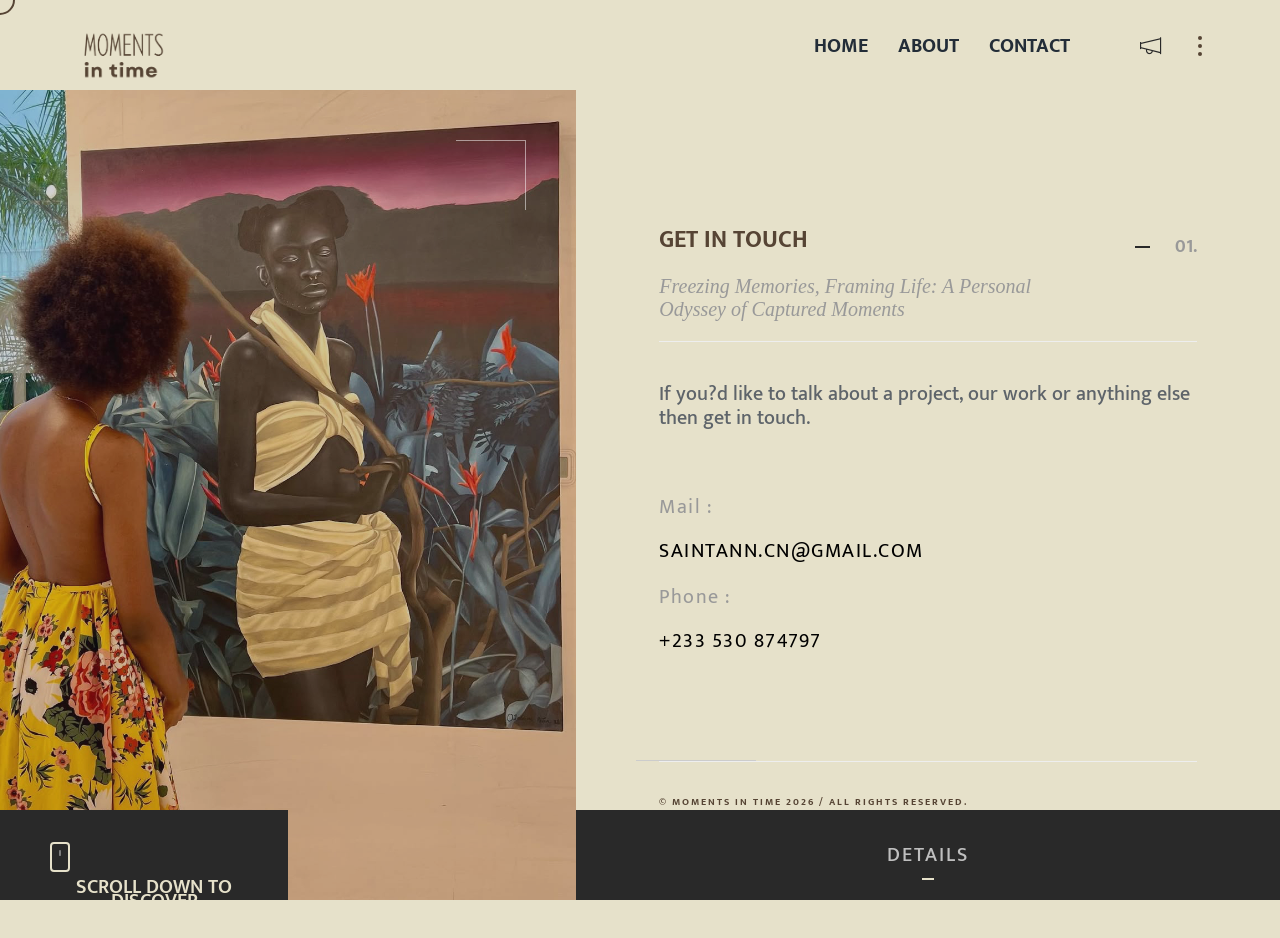
==== commit 26c4d1f3: "first commit" ====
--- a/contact/index.html
+++ b/contact/index.html
@@ -48,7 +48,7 @@
                         <ul>
                           
                             <li>
-                                <a href="../home/">home</a>
+                                <a href="../home/">Home</a>
                             </li>
                             <li>
                                 <a href="../about/">About</a>
--- a/css/style.css
+++ b/css/style.css
@@ -238,7 +238,7 @@
 	z-index:11;
 }
 .logo-holder img {
-	height:60px;
+	height:50px;
 	width:auto;
 }
 .search-button {
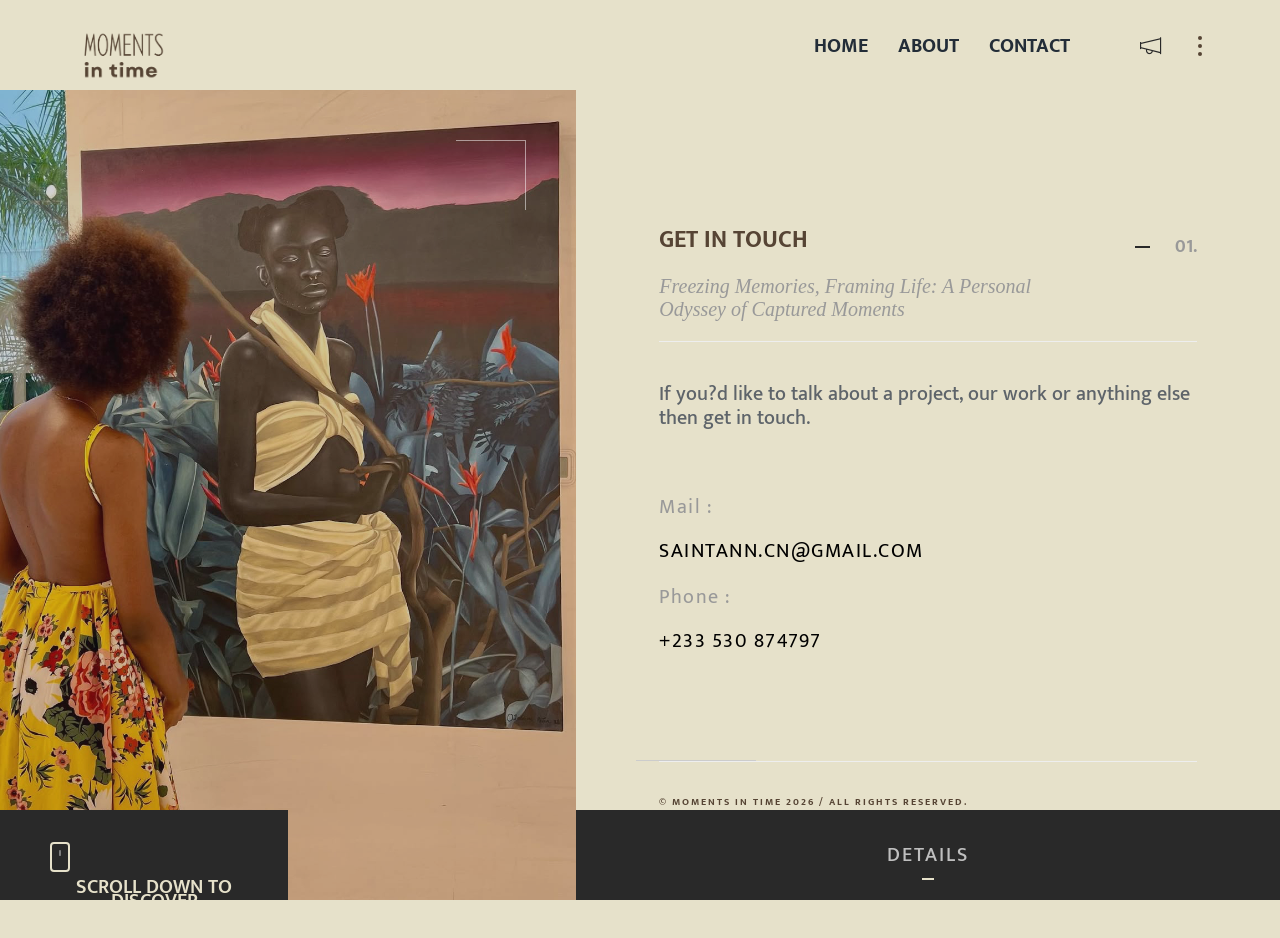
==== commit 5d3e5ff0: "first commit" ====
--- a/contact/index.html
+++ b/contact/index.html
@@ -188,9 +188,9 @@
             <!-- </div> -->
             <!-- sidebar end -->
             <!-- cursor-->
-            <div class="element">
+            <!-- <div class="element">
                 <div class="element-item"></div>
-            </div>
+            </div> -->
             <!-- cursor end-->
         </div>
         <!-- Main end -->
